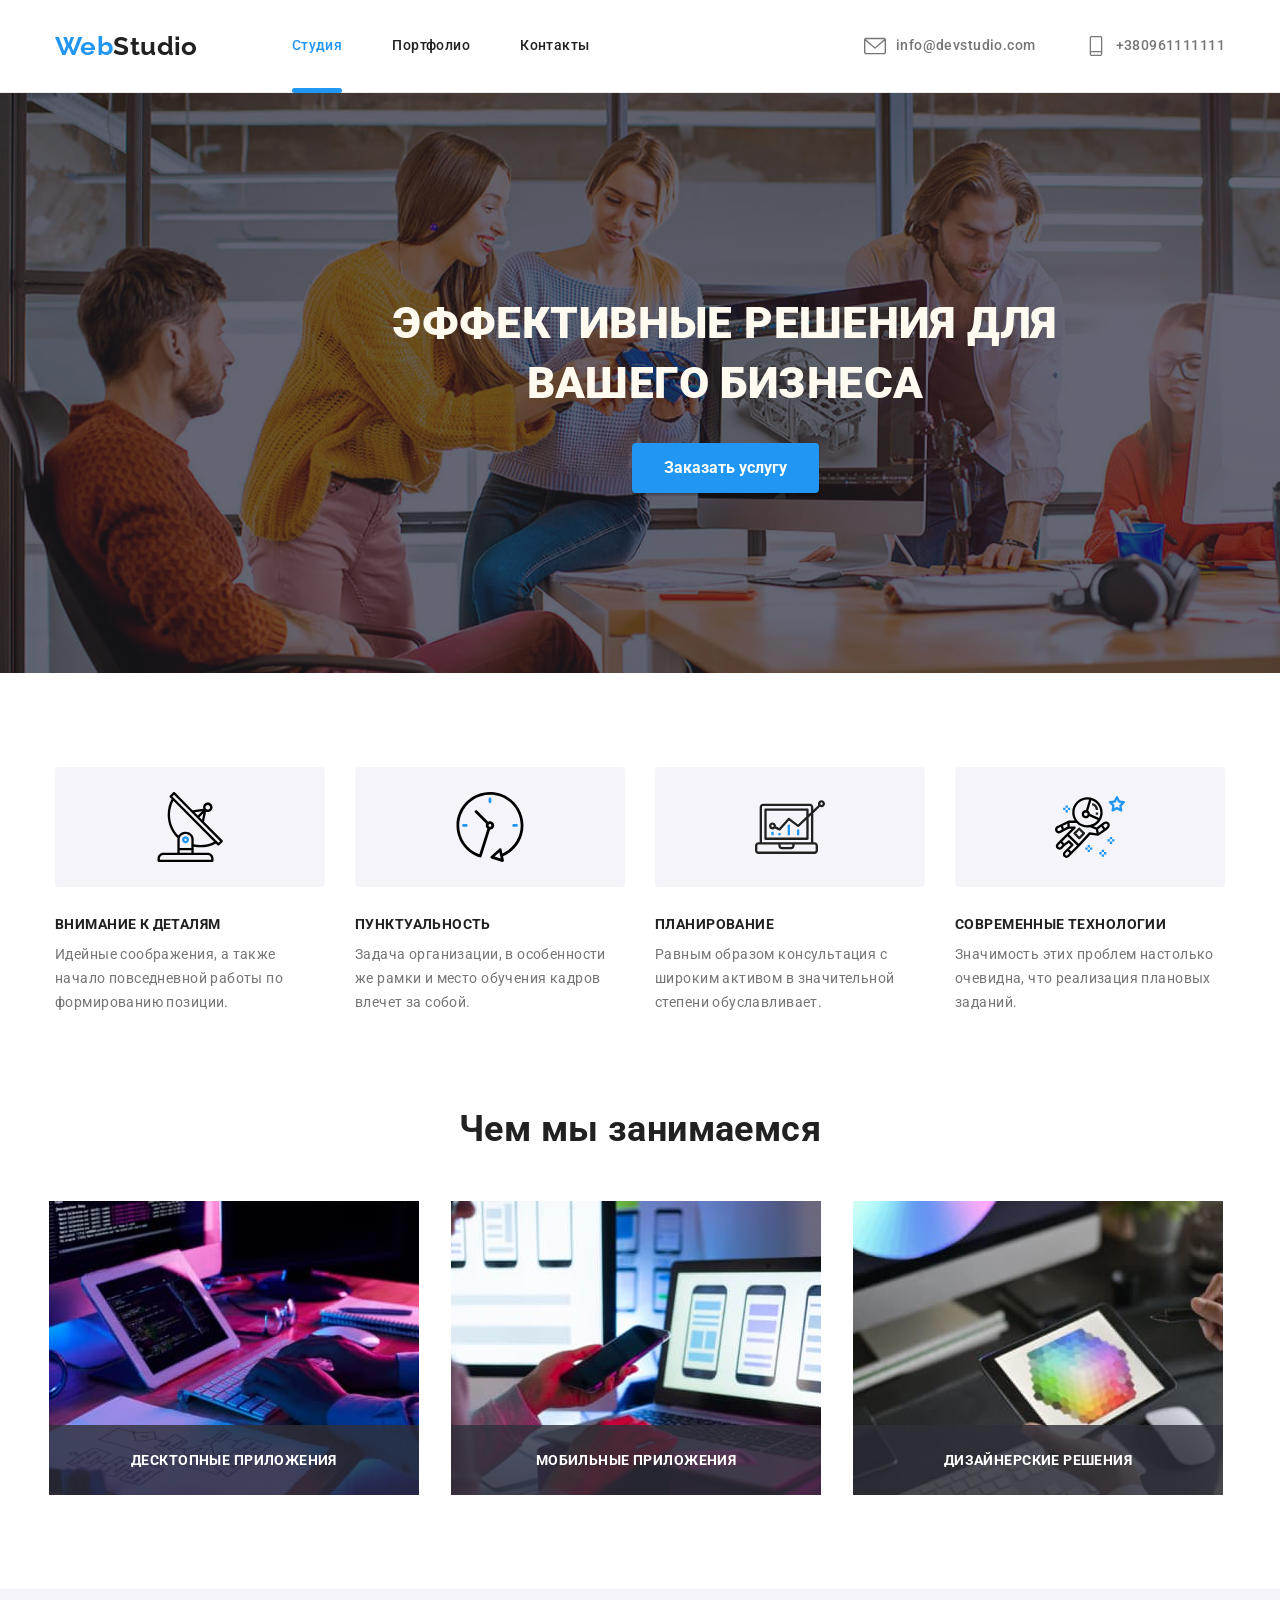
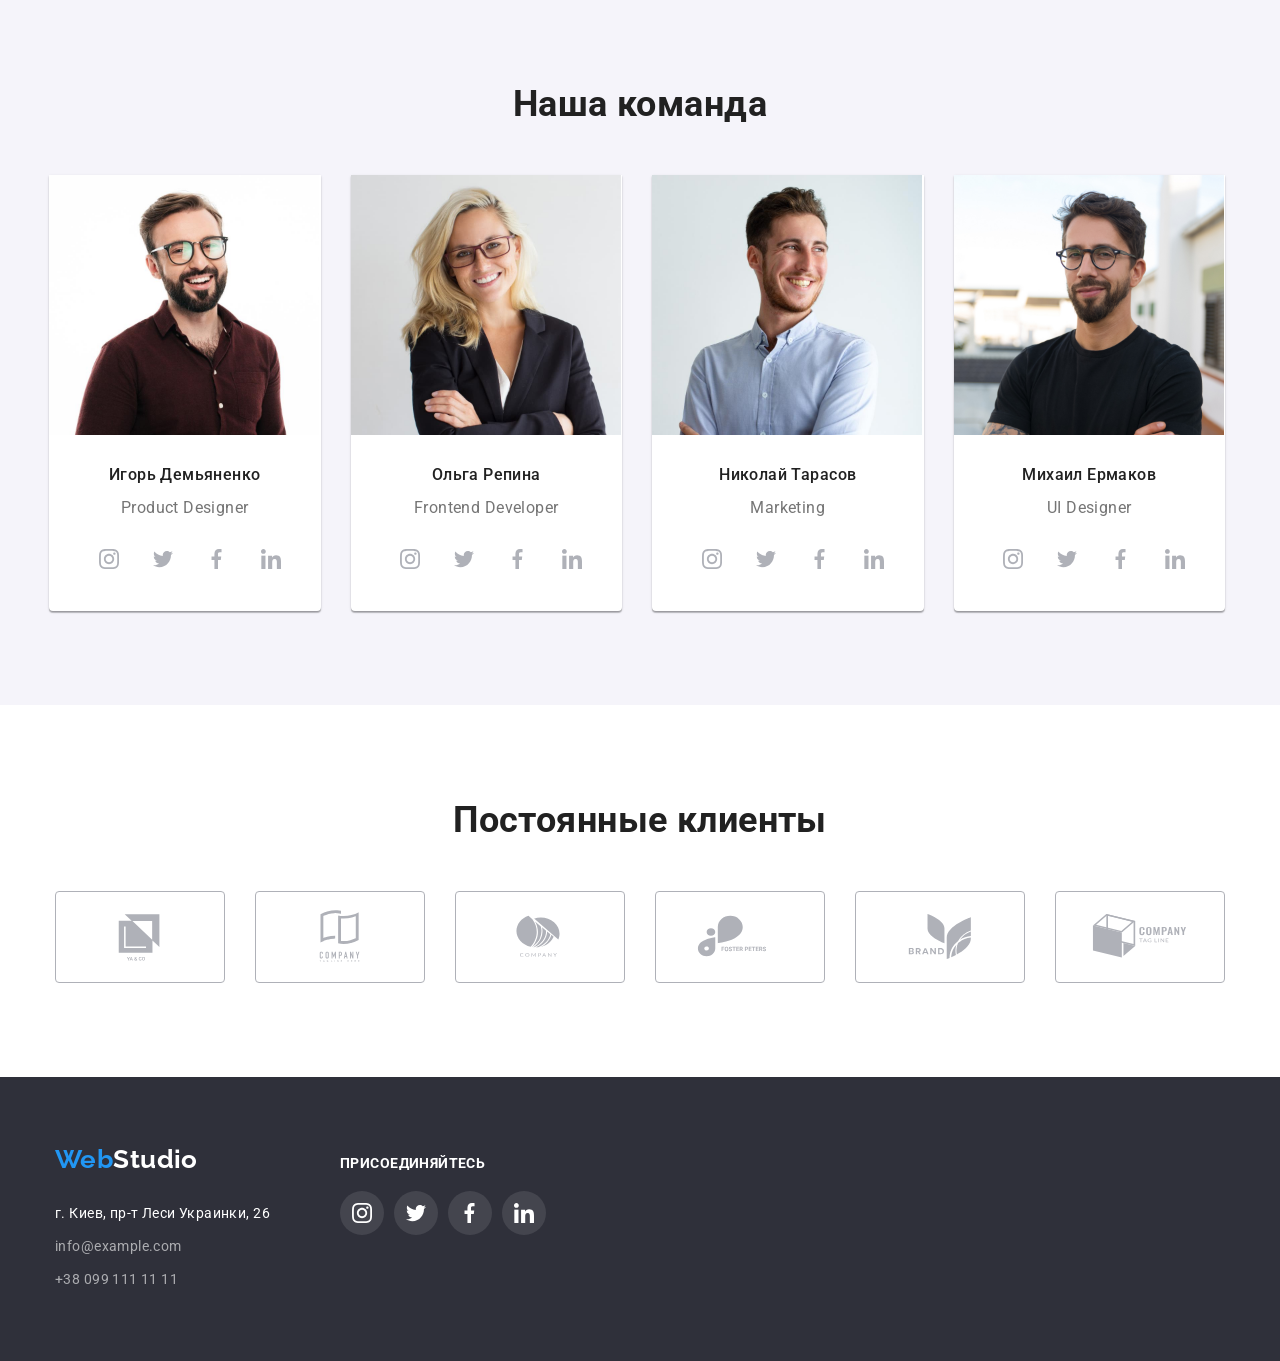
==== index.html @ d7cb38e1 "Add files via upload" ====
<!DOCTYPE html>
<html lang="ru">
  <head>
    <meta charset="UTF-8" />
    <meta http-equiv="X-UA-Compatible" content="IE=edge" />
    <meta name="viewport" content="width=device-width, initial-scale=1.0" />
    <title>Document</title>
    <link rel="preconnect" href="https://fonts.googleapis.com" />
    <link rel="preconnect" href="https://fonts.gstatic.com" crossorigin />
    <link
      href="https://fonts.googleapis.com/css2?family=Raleway:wght@700&family=Roboto:wght@400;500;700;900&display=swap"
      rel="stylesheet"
    />
    <link
      rel="stylesheet"
      href="https://cdnjs.cloudflare.com/ajax/libs/modern-normalize/1.1.0/modern-normalize.min.css"
      integrity="sha512-wpPYUAdjBVSE4KJnH1VR1HeZfpl1ub8YT/NKx4PuQ5NmX2tKuGu6U/JRp5y+Y8XG2tV+wKQpNHVUX03MfMFn9Q=="
      crossorigin="anonymous"
      referrerpolicy="no-referrer"
    />
    <link rel="stylesheet" href="./css/style.css" />
  </head>

  <body>
    <header class="page-header">
      <div class="container header-container">
        <nav class="header-navigation link">
          <a href="/" class="logo link header-logo"> Web<span class="web">Studio</span> </a>
          <ul class="header-list list">
            <li class="header-item">
              <a class="link header-link current current-link" href="./index.html">Студия</a>
            </li>
            <li class="header-item">
              <a class="link header-link" href="./portfolio.html">Портфолио</a>
            </li>
            <li class="header-item">
              <a class="link header-link" href="">Контакты</a>
            </li>
          </ul>
        </nav>

        <ul class="list header-contact">
          <li class="header-mail-item">
            <a class="link header-mail-link" href="mailto:info@devstudio.com">
              <svg class="mail">
                <use href="./images/sprite.svg#icon-mail"></use></svg
              >info@devstudio.com</a
            >
          </li>

          <li class="header-tell-item">
            <a class="link header-tell-link" href="tel:+380961111111">
              <svg class="phone">
                <use href="./images/sprite.svg#icon-phone"></use></svg
              >+380961111111</a
            >
          </li>
        </ul>
      </div>
    </header>
    <main>
      <section class="hero-section">
        <div class="button-container">
          <h1 class="modal-window__hero-title">Эффективные решения для вашего бизнеса</h1>
          <button data-modal-open class="modal-window__hero-btn" type="button">Заказать услугу</button>
        </div>
        <div class="backdrop is-hidden" data-modal>
          <div class="modal-window__modal">
            <div class="modal-box">
              <button type="button" class="modal-window__button-close" data-modal-close>&#xd7;</button>
              <b class="modal-headline"> Оставьте свои данные, мы вам перезвоним</b>
              <form class="modal-window__modal-form">
                <label class="modal-window__form-input-box">
                  <h2 class="modal__name">Имя</h2>

                  <input type="text" name="user-name" class="modal-window__form-input" required />

                  <svg class="modal-window__form-input-icon">
                    <use href="./images/modal-sprite.svg#icon-Vector-1"></use>
                  </svg>
                </label>

                <label class="modal-window__form-input-box">
                  <h2 class="modal__name">Телефон</h2>
                  <input
                    type="tel"
                    name="user-name"
                    class="modal-window__form-input"
                    pattern="[0-9]{10}"
                    title=" 050505050"
                    required
                  />

                  <svg class="modal-window__form-input-icon">
                    <use href="./images/modal-sprite.svg#icon-Vector-2"></use>
                  </svg>
                </label>
                <label class="modal-window__form-input-box">
                  <h2 class="modal__name">Почта</h2>
                  <input type="email" name="user-name" class="modal-window__form-input" />

                  <svg class="modal-window__form-input-icon">
                    <use href="./images/modal-sprite.svg#icon-Vector-3"></use>
                  </svg>
                </label>
                <div class="modal-window__message-box">
                  <label class="modal-window__textarea-label"> Комментарий </label>
                  <textarea name="user-msg" class="modal-window__form-message" placeholder="&nbsp;"> </textarea>
                </div>

                <input type="checkbox" class="modal-window__policy-checkbox" id="modal-window__policy-check" />
                <label class="modal-window__policy-box" for="modal-window__policy-check">
                  Соглашаюсь с рассылкой и принимаю &nbsp;<a href="#">Условия договора</a>
                </label>

                <button type="submit" class="modal-window__form-submit-btn">Отравить</button>
              </form>
            </div>
          </div>
        </div>
      </section>

      <section class="section iconns-section">
        <div class="container">
          <ul class="picture">
            <li class="client-item">
              <div class="client-menu">
                <svg class="client-icon" width="70" height="70">
                  <use href="./images/picture-sprite.svg#icon-Group"></use>
                </svg>
              </div>

              <h3 class="about-title">Внимание к деталям</h3>
              <p class="about-text">Идейные соображения, а также начало повседневной работы по формированию позиции.</p>
            </li>

            <li class="client-item">
              <div class="client-menu">
                <svg class="client-icon" width="70" height="70">
                  <use href="./images/picture-sprite.svg#icon-clock"></use>
                </svg>
              </div>

              <h3 class="about-title">Пунктуальность</h3>
              <p class="about-text">
                Задача организации, в особенности же рамки и место обучения кадров влечет за собой.
              </p>
            </li>

            <li class="client-item">
              <div class="client-menu">
                <svg class="client-icon" width="70" height="70">
                  <use href="./images/picture-sprite.svg#icon-diagram"></use>
                </svg>
              </div>

              <h3 class="about-title">Планирование</h3>
              <p class="about-text">
                Равным образом консультация с широким активом в значительной степени обуславливает.
              </p>
            </li>

            <li class="client-item">
              <div class="client-menu">
                <svg class="client-icon" width="70" height="70">
                  <use href="./images/picture-sprite.svg#icon-astronaut"></use>
                </svg>
              </div>

              <h3 class="about-title">Современные технологии</h3>
              <p class="about-text">Значимость этих проблем настолько очевидна, что реализация плановых заданий.</p>
            </li>
          </ul>
        </div>
      </section>
      <section class="section work-section">
        <div class="container">
          <h2 class="section-title">Чем мы занимаемся</h2>

          <ul class="list flex-container">
            <li class="flex-item work-item">
              <article class="shild__element">
                <div class="shild__elment__overlay">
                  <img src="./images/image1.jpg" alt="работа с планшетом" width="370" />

                  <div class="shild__elment__overlay-3">
                    <h2 class="shild__text">Десктопные приложения</h2>
                  </div>
                </div>
              </article>
            </li>

            <li class="flex-item work-item">
              <article class="shild__element">
                <div class="shild__elment__overlay">
                  <img src="./images/image2.jpg" alt="работа с планшетом" width="370" />

                  <div class="shild__elment__overlay-3">
                    <h2 class="shild__text">Мобильные приложения</h2>
                  </div>
                </div>
              </article>
            </li>

            <li class="flex-item work-item">
              <article class="shild__element">
                <div class="shild__elment__overlay">
                  <img src="./images/image3.jpg" alt="работа с планшетом" width="370" />

                  <div class="shild__elment__overlay-3">
                    <h2 class="shild__text">Дизайнерские Решения</h2>
                  </div>
                </div>
              </article>
            </li>
          </ul>
        </div>
      </section>
      <section class="section team-section">
        <div class="container">
          <h2 class="section-title">Наша команда</h2>
          <ul class="list flex-container">
            <li class="flex-item team-item">
              <img class="team-img" src="./images/people1.jpg" alt="игорь демьяненко" width="270" />
              <div class="team-item-bottom">
                <h3 class="team-item-title">Игорь Демьяненко</h3>
                <p class="team-item-text" lang="en">Product Designer</p>

                <ul class="social">
                  <li class="social-network">
                    <a href="#" class="social-link instagram" aria-label="instagram">
                      <svg class="icon" width="20" height="20">
                        <use href="./images/sprite.svg#icon-instagram"></use>
                      </svg>
                    </a>
                  </li>

                  <li class="social-network">
                    <a href="#" class="social-link twitter" aria-label="twitter">
                      <svg class="icon" width="20" height="20">
                        <use href="./images/sprite.svg#icon-twitter"></use>
                      </svg>
                    </a>
                  </li>

                  <li class="social-network">
                    <a href="#" class="social-link facebook" aria-label="facebook">
                      <svg class="icon" width="20" height="20">
                        <use href="./images/sprite.svg#icon-facebook"></use>
                      </svg>
                    </a>
                  </li>

                  <li class="social-network">
                    <a href="#" class="social-link linkedin" aria-label="linkedin">
                      <svg class="icon" width="20" height="20">
                        <use href="./images/sprite.svg#icon-linkidin"></use>
                      </svg>
                    </a>
                  </li>
                </ul>
              </div>
            </li>

            <li class="flex-item team-item">
              <img class="team-img" src="./images/people3.jpg" alt="Ольга Репина" width="270" />
              <div class="team-item-bottom">
                <h3 class="team-item-title">Ольга Репина</h3>
                <p class="team-item-text" lang="en">Frontend Developer</p>

                <ul class="social">
                  <li class="social-network">
                    <a href="#" class="social-link instagram" aria-label="instagram">
                      <svg class="icon" width="20" height="20">
                        <use href="./images/sprite.svg#icon-instagram"></use>
                      </svg>
                    </a>
                  </li>
                  <li class="social-network">
                    <a href="#" class="social-link twitter" aria-label="twitter">
                      <svg class="icon" width="20" height="20">
                        <use href="./images/sprite.svg#icon-twitter"></use>
                      </svg>
                    </a>
                  </li>

                  <li class="social-network">
                    <a href="#" class="social-link facebook" aria-label="facebook">
                      <svg class="icon" width="20" height="20">
                        <use href="./images/sprite.svg#icon-facebook"></use>
                      </svg>
                    </a>
                  </li>

                  <li class="social-network">
                    <a href="#" class="social-link linkedin" aria-label="linkedin">
                      <svg class="icon" width="20" height="20">
                        <use href="./images/sprite.svg#icon-linkidin"></use>
                      </svg>
                    </a>
                  </li>
                </ul>
              </div>
            </li>

            <li class="flex-item team-item">
              <img class="team-img" src="./images/people2.jpg" alt="Николай Тарасов" width="270" />
              <div class="team-item-bottom">
                <h3 class="team-item-title">Николай Тарасов</h3>
                <p class="team-item-text" lang="en">Marketing</p>

                <ul class="social">
                  <li class="social-network">
                    <a href="#" class="social-link instagram" aria-label="instagram">
                      <svg class="icon" width="20" height="20">
                        <use href="./images/sprite.svg#icon-instagram"></use>
                      </svg>
                    </a>
                  </li>
                  <li class="social-network">
                    <a href="#" class="social-link twitter" aria-label="twitter">
                      <svg class="icon" width="20" height="20">
                        <use href="./images/sprite.svg#icon-twitter"></use>
                      </svg>
                    </a>
                  </li>

                  <li class="social-network">
                    <a href="#" class="social-link facebook" aria-label="facebook">
                      <svg class="icon" width="20" height="20">
                        <use href="./images/sprite.svg#icon-facebook"></use>
                      </svg>
                    </a>
                  </li>

                  <li class="social-network">
                    <a href="#" class="social-link linkedin" aria-label="linkedin">
                      <svg class="icon" width="20" height="20">
                        <use href="./images/sprite.svg#icon-linkidin"></use>
                      </svg>
                    </a>
                  </li>
                </ul>
              </div>
            </li>
            <li class="flex-item team-item">
              <img class="team-img" src="./images/people4.jpg" alt="Михаил Ермаков" width="270" />
              <div class="team-item-bottom">
                <h3 class="team-item-title">Михаил Ермаков</h3>
                <p class="team-item-text" lang="en">UI Designer</p>

                <ul class="social">
                  <li class="social-network">
                    <a href="#" class="social-link instagram" aria-label="instagram">
                      <svg class="icon" width="20" height="20">
                        <use href="./images/sprite.svg#icon-instagram"></use>
                      </svg>
                    </a>
                  </li>
                  <li class="social-network">
                    <a href="#" class="social-link twitter" aria-label="twitter">
                      <svg class="icon" width="20" height="20">
                        <use href="./images/sprite.svg#icon-twitter"></use>
                      </svg>
                    </a>
                  </li>

                  <li class="social-network">
                    <a href="#" class="social-link facebook" aria-label="facebook">
                      <svg class="icon" width="20" height="20">
                        <use href="./images/sprite.svg#icon-facebook"></use>
                      </svg>
                    </a>
                  </li>

                  <li class="social-network">
                    <a href="#" class="social-link linkedin" aria-label="linkedin">
                      <svg class="icon" width="20" height="20">
                        <use href="./images/sprite.svg#icon-linkidin"></use>
                      </svg>
                    </a>
                  </li>
                </ul>
              </div>
            </li>
          </ul>
        </div>
      </section>

      <section class="section">
        <div class="container">
          <h2 class="section-title-client">Постоянные клиенты</h2>
          <ul class="picture-company">
            <li class="company-client-menu">
              <a href="#" class="client-item-menu">
                <svg class="client-icon-menu" width="106" height="60">
                  <use href="./images/logo-sprite.svg#icon-Logo-1"></use>
                </svg>
              </a>
            </li>
            <li class="company-client-menu">
              <a href="#" class="client-item-menu">
                <svg class="client-icon-menu" width="106" height="60">
                  <use href="./images/logo-sprite.svg#icon-Logo-2"></use>
                </svg>
              </a>
            </li>
            <li class="company-client-menu">
              <a href="#" class="client-item-menu">
                <svg class="client-icon-menu" width="106" height="60">
                  <use href="./images/logo-sprite.svg#icon-Logo-3"></use>
                </svg>
              </a>
            </li>
            <li class="company-client-menu">
              <a href="#" class="client-item-menu">
                <svg class="client-icon-menu" width="106" height="60">
                  <use href="./images/logo-sprite.svg#icon-Logo-4"></use>
                </svg>
              </a>
            </li>
            <li class="company-client-menu">
              <a href="#" class="client-item-menu">
                <svg class="client-icon-menu" width="106" height="60">
                  <use href="./images/logo-sprite.svg#icon-Logo-5"></use>
                </svg>
              </a>
            </li>

            <li class="company-client-menu">
              <a href="#" class="client-item-menu">
                <svg class="client-icon-menu" width="106" height="60">
                  <use href="./images/logo-sprite.svg#icon-Logo-6"></use>
                </svg>
              </a>
            </li>
          </ul>
        </div>
      </section>
    </main>

    <footer class="footer">
      <div class="container footer-container">
        <div class="footer-logo-item">
          <a href="/" class="footer-logo logo link"> Web<span class="web-white">Studio</span> </a>

          <address class="address-item">
            <ul class="list address">
              <li class="address-item">
                <a
                  class="link footer-adress-text"
                  href="https://www.google.com.ua/maps/place/%D0%B1%D1%83%D0%BB.+%D0%9B%D0%B5%D1%81%D0%B8+%D0%A3%D0%BA%D1%80%D0%B0%D0%B8%D0%BD%D0%BA%D0%B8,+2%D0%B0,+%D0%9A%D0%B8%D0%B5%D0%B2,+01001/@50.4380726,30.5230776,17z/data=!3m1!4b1!4m5!3m4!1s0x40d4cf01cf07e4e5:0x1105cfa09cf56e56!8m2!3d50.4380726!4d30.5252663?hl=ru"
                >
                  г. Киев, пр-т Леси Украинки, 26
                </a>
              </li>

              <li class="address-item">
                <a class="footer-contact-link link footer-mail" href="mailto:info@example.com">info@example.com</a>
              </li>
              <li class="address-item">
                <a class="link footer-tel-link" href="tel:+380991111111">+38 099 111 11 11</a>
              </li>
            </ul>
          </address>
        </div>

        <div class="footer-container-item">
          <p class="footer-social-item">ПРИСОЕДИНЯЙТЕСЬ</p>

          <ul class="adress-social-company">
            <li class="adress-social-network">
              <a href="#" class="adress-social-link adress-instagram" aria-label="adress-instagram">
                <svg class="adress-icon" width="20" height="20">
                  <use href="./images/sprite.svg#icon-instagram"></use>
                </svg>
              </a>
            </li>
            <li class="adress-social-network">
              <a href="#" class="adress-social-link adress-twitter" aria-label="adress-twitter">
                <svg class="adress-icon" width="20" height="20">
                  <use href="./images/sprite.svg#icon-twitter"></use>
                </svg>
              </a>
            </li>

            <li class="adress-social-network">
              <a href="#" class="adress-social-link adress-facebook" aria-label="adress-facebook">
                <svg class="adress-icon" width="20" height="20">
                  <use href="./images/sprite.svg#icon-facebook"></use>
                </svg>
              </a>
            </li>

            <li class="adress-social-network">
              <a href="#" class="adress-social-link adress-linkedin" aria-label="adress-linkedin">
                <svg class="adress-icon" width="20" height="20">
                  <use href="./images/sprite.svg#icon-linkidin"></use>
                </svg>
              </a>
            </li>
          </ul>
        </div>
      </div>
    </footer>
    <script src="./js/modal.js"></script>
  </body>
</html>
---- css/style.css ----
:root {
  --primary-title-color: #ffffff;
  --secondary-title-color: #212121;
  --primary-text-color: #757575;
  --secondary-text-color: #212121;
  --accent-color: #2196f3;
  --heder-text-color: #212121;
  --baground-colour: #2f303a;
  --baground-colour-bottom: #f5f4fa;
  --baground-colour-bott: #188ce8;
  --footer-color: rgba(255, 255, 255, 0.6);
  --border-color: #ececec;
  --pictures-color: #f5f4fa;
  --company-boarder: #afb1b8;
}

p,
h1,
h2,
h3,
h4,
h5,
h6 {
  margin: 0;
}
ul {
  margin: 0;
  padding-left: 0;
}
img {
  display: block;
  max-width: 100%;
  height: auto;
}
address {
  font-style: normal;
}

body {
  font-family: "Roboto", sans-serif;
  letter-spacing: 0.03em;
  font-size: 14px;
  font-weight: 400;
  line-height: 1.7;
  color: var(--primary-text-color);
}

.link {
  text-decoration: none;
  color: inherit;
}

.list {
  list-style: none;
}

/*======================common===============*/
.logo {
  display: flex;
  align-items: center;
  font-family: Raleway;
  font-weight: 700;
  font-size: 26px;
  color: var(--accent-color);
}
.section-title {
  text-align: center;
  margin-bottom: 50px;
  font-weight: 700;
  font-size: 36px;
  line-height: 1.17;
  color: var(--secondary-title-color);
}
.section {
  padding-top: 94px;
  padding-bottom: 94px;
}
.flex-container {
  display: flex;
  flex-wrap: wrap;
  margin-left: -36px;
  margin-top: -30px;
}
.flex-item {
  margin-top: 30px;
  margin-left: 30px;
}

.cards-hover {
  display: block;
}
.cards-hover:hover {
  box-shadow: 1px 4px 6px rgba(0, 0, 0, 0.16), 0px 4px 4px rgba(0, 0, 0, 0.06), 0px 1px 1px rgba(0, 0, 0, 0.12);
}
.cards-hover:hover .portfolio-overlay {
  transform: translateY(0);
}
.cards-hover:nth-child(3n + 0) {
  margin-right: 0;
}
.section-title-client {
  text-align: center;

  margin-bottom: 50px;
  font-weight: 700;
  font-size: 36px;
  line-height: 1.17;
  color: var(--secondary-title-color);
}
.client-icon-menu {
  transition-duration: 250ms;
}
.about-text {
  margin-top: 10px;
}

/*-------------HEADER-------*/
.page-header {
  border-bottom: 1px solid var(--border-color);
}
.button-container {
  width: 696px;
  margin: 0 auto;
  padding-right: 15px;
  padding-left: 15px;
}
.container {
  width: 1200px;
  margin: 0 auto;
  padding-right: 15px;
  padding-left: 15px;
}
.header-container {
  display: flex;
  align-items: center;
}

.header-link {
  display: block;
  padding-top: 32px;
  padding-bottom: 32px;
  position: relative;
  transition-duration: 250ms;
}
.header-link-contact {
  padding-top: 32px;
  padding-bottom: 32px;
  transition-duration: 250ms;
}

.header-link::after,
.header-link.focus {
  content: "";
  position: absolute;
  left: 0;
  bottom: 0;

  display: block;
  width: 100%;
  height: 5px;
  background-color: var(--accent-color);

  opacity: 0;
  transition: opacity 250ms cubic-bezier(0.17, 0.67, 0.83, 0.67);
}
.header-link:hover::after,
.header-link:focus::after {
  opacity: 1;
}
.header-link:focus {
  color: var(--accent-color);
}

.current::after {
  content: "";

  left: 0;
  bottom: -3px;
  display: block;
  border-radius: 4px;
  width: 100%;
  height: 5px;
  background-color: var(--accent-color);

  opacity: 1;
  transition: opacity 250ms cubic-bezier(0.17, 0.67, 0.83, 0.67);
}

.header-portfolio-link::after,
.header-portfolio-link:focus {
  content: "";
  position: absolute;
  left: 0;
  bottom: 0;

  display: block;
  width: 100%;
  height: 5px;
  background-color: var(--accent-color);

  opacity: 0;
  transition: opacity 250ms cubic-bezier(0.17, 0.67, 0.83, 0.67);
}
.header-portfolio-link:hover::after,
.header-portfolio-link:focus::after {
  opacity: 1;
}
.header-portfolio-link:focus {
  color: var(--accent-color);
}

.header-navigation {
  display: flex;
}
.header-tell-item {
  display: flex;
  align-items: center;
}

.web {
  color: var(--heder-text-color);
}

.button-link {
  font-family: inherit;
  font-weight: 500;
  line-height: 1.6;
  font-size: 16px;
  color: var(--baground-colour);
  border: none;
  background-color: var(--baground-colour-bottom);

  padding: 6px 22px;
  border-radius: 4px;
  transition-duration: 250ms;
}
.button-link:hover,
.button-link:focus {
  background-color: var(--accent-color);
  color: var(--primary-title-color);
  cursor: pointer;
  box-shadow: 0px 3px 1px rgba(0, 0, 0, 0.1), 0px 1px 2px rgba(0, 0, 0, 0.08), 0px 2px 2px rgba(0, 0, 0, 0.12);
}

.header-list {
  color: var(--secondary-title-color);
  display: flex;
  align-items: center;
}
.header-item {
  font-weight: 500;
}

.header-item:last-child {
  margin: 0;
}

.header-item:not(:last-child) {
  margin-right: 50px;
}
.mail {
  width: 22px;
  height: 22px;
  margin-right: 10px;
  fill: currentColor;
}

.mail:hover {
  fill: var(--accent-color);
}

.header-list :hover,
.focus,
.current-link {
  color: var(--accent-color);
  text-decoration: none;
}
.header-mail-link:hover {
  color: var(--accent-color);
}
.header-mail-link:focus {
  color: var(--accent-color);
}

.header-contact {
  margin-left: auto;
  display: flex;
  align-items: center;

  font-weight: 500;
  line-height: 1.14;
}
.header-number {
  margin-right: 50px;
}

.header-tell-link {
  font-weight: 500;
  line-height: 1.14;
  color: var(--primary-text-color);
  display: flex;
  align-items: center;
  margin-right: inherit;
  transition-duration: 250ms;
}
.header-tell-link:hover {
  color: var(--accent-color);
}
.header-tell-link:focus {
  color: var(--accent-color);
}

.header-mail-link {
  display: flex;
  align-items: center;
  transition-duration: 250ms;

  font-weight: 500;
  line-height: 1.14;
  color: var(--primary-text-color);
}
.header-tell-link:hover,
.focus {
  color: var(--accent-color);
}
.header-mail-item {
  margin-right: 50px;
  display: flex;
  align-items: center;

  padding: 0px;
}

.hero-btn {
  padding: 10px 32px;
  font-family: inherit;
  background-color: var(--accent-color);
  color: var(--primary-title-color);
  cursor: pointer;
  border: none;
  font-size: 16px;
  line-height: 1.87;

  box-shadow: 0px 3px 1px rgba(0, 0, 0, 0.1), 0px 1px 2px rgba(0, 0, 0, 0.08), 0px 2px 2px rgba(0, 0, 0, 0.12);
  border-radius: 4px;
}

.hero-btn:hover {
  background-color: var(--baground-colour-bott);
}
.hero-btn:focus {
  background-color: var(--baground-colour-bott);
}

.modal-window__hero-btn {
  padding: 10px 32px;
  font-family: inherit;
  background-color: var(--accent-color);
  color: var(--primary-title-color);
  cursor: pointer;
  border: none;
  font-size: 16px;
  line-height: 1.87;
  -webkit-box-shadow: 0px 3px 1px rgba(0, 0, 0, 0.1), 0px 1px 2px rgba(0, 0, 0, 0.08), 0px 2px 2px rgba(0, 0, 0, 0.12);
  box-shadow: 0px 3px 1px rgba(0, 0, 0, 0.1), 0px 1px 2px rgba(0, 0, 0, 0.08), 0px 2px 2px rgba(0, 0, 0, 0.12);
  -webkit-border-radius: 4px;
  border-radius: 4px;

  transition-duration: 250ms;
  cursor: pointer;
  font-weight: 700;
  margin-top: 30px;
}

.modal-window__hero-btn:hover,
.focus {
  background-color: var(--baground-colour-bott);
}

.modal-window__hero-title {
  color: floralwhite;

  height: 120px;
  font-weight: 900;
  font-size: 44px;
  line-height: 60px;
  justify-content: center;
  align-items: center;
  max-width: 1600px;
  text-transform: uppercase;
}

.backdrop {
  position: fixed;
  top: 0;
  left: 0;
  width: 100%;
  height: 100%;
  background-image: -webkit-gradient(
    linear,
    left top,
    left bottom,
    from(rgba(47, 48, 58, 0.4)),
    to(rgba(47, 48, 58, 0.4))
  );
  background-image: -webkit-linear-gradient(rgba(47, 48, 58, 0.4), rgba(47, 48, 58, 0.4));
  background-image: -o-linear-gradient(rgba(47, 48, 58, 0.4), rgba(47, 48, 58, 0.4));
  background-image: linear-gradient(rgba(47, 48, 58, 0.4), rgba(47, 48, 58, 0.4));
  cursor: pointer;
  transition-duration: 250ms;
}

.backdrop.is-hidden {
  opacity: 0;
  pointer-events: none;
  transition-duration: 250ms;
}

.modal-window__modal {
  position: absolute;
  top: 50%;
  left: 50%;
  -webkit-transform: translate(-50%, -50%);
  -ms-transform: translate(-50%, -50%);
  transform: translate(-50%, -50%);
  min-height: 561px;
  min-width: 528px;
  padding: 30px;
  background: #ffffff;
  -webkit-box-shadow: 0px 1px 3px rgba(0, 0, 0, 0.12), 0px 1px 1px rgba(0, 0, 0, 0.14), 0px 2px 1px rgba(0, 0, 0, 0.2);
  box-shadow: 0px 1px 3px rgba(0, 0, 0, 0.12), 0px 1px 1px rgba(0, 0, 0, 0.14), 0px 2px 1px rgba(0, 0, 0, 0.2);
  -webkit-border-radius: 4px;
  border-radius: 4px;
  width: 528px;
  height: 581px;
}

.modal-window__button-close {
  width: 30px;
  height: 30px;
  -webkit-border-radius: 50%;
  border-radius: 50%;
  background-color: var(--primary-title-color);
  border: 1px solid gray;
  position: absolute;
  top: 8px;
  right: 8px;
  cursor: pointer;
  font-size: 1.5em;
  -webkit-transition: 0.3s linear var(--accent-color);
  -o-transition: 0.3s linear var(--accent-color);
  transition: 0.3s linear var(--accent-color);
  -webkit-box-pack: center;
  -webkit-justify-content: center;
  -ms-flex-pack: center;
  justify-content: center;
  -webkit-box-align: center;
  -webkit-align-items: center;
  -ms-flex-align: center;
  align-items: center;
  transition-duration: 250ms;
}
.modal-headline {
  font-size: 20px;
  letter-spacing: 0.03em;
  color: var(--baground-colour);
}
.modal__name {
  margin-right: 453px;
  font-weight: 400;
  font-size: 12px;
  line-height: 14px;
  margin-top: 12px;
}

.modal-window__button-close:hover {
  color: var(--accent-color);
}

.modal-window__modal-form {
  padding-top: 12px;
  width: 448px;
  height: 40px;
  margin-left: 8px;
}

.modal__headline {
  font-size: 19px;
  line-height: 1.1px;
  letter-spacing: 0.03em;
  color: #212121;
}

.modal-form__input-box {
  display: block;
  margin-bottom: 20px;
  font-size: 12px;
  position: relative;
}

.textarea-label {
  display: block;
  font-size: 12px;
  position: absolute;
  top: 0;
  -webkit-transform: translate(10px, 14px);
  -ms-transform: translate(10px, 14px);
  transform: translate(10px, 14px);
  -webkit-transition: 0.1s linear transform;
  -o-transition: 0.1s linear transform;
  transition: 0.1s linear transform;
}

.modal-window__message-box {
  position: relative;
}

.modal-window__form-message:focus + .textarea-label {
  -webkit-transform: translate(0px, -14px);
  -ms-transform: translate(0px, -14px);
  transform: translate(0px, -14px);
  color: var(--accent-color);
}

.modal-window__form-input,
.modal-window__form-message {
  width: 100%;
  height: 40px;
  border: 1px solid rgba(33, 33, 33, 0.2);
  -webkit-border-radius: 4px;
  border-radius: 4px;
  margin-top: 4px;
  padding: 0 10px 0 35px;
  -webkit-transition: 0.3s linear border;
  -o-transition: 0.3s linear border;
  transition: 0.3s linear border;
}

.modal-window__form-message {
  font-family: inherit;
  resize: none;
  height: 120px;
  padding: 12px 16px;
  width: 448px;
  height: 120px;
}

.modal-window__form-message::-webkit-input-placeholder {
  color: rgba(117, 117, 117, 0.5);
}

.modal-window__form-message:-ms-input-placeholder {
  color: rgba(117, 117, 117, 0.5);
}

.modal-window__form-message::-ms-input-placeholder {
  color: rgba(117, 117, 117, 0.5);
}

.modal-window__form-message::placeholder {
  color: rgba(117, 117, 117, 0.5);
}
.modal-window__form-input-box {
  position: relative;
}
.modal-window__form-input-icon {
  width: 18px;
  height: 18px;
  position: absolute;
  top: 54%;
  left: 10px;
}

.modal-window__form-input:focus + svg {
  fill: var(--accent-color);
}

.modal-window__form-input:focus {
  outline: none;
  border: 1px solid var(--accent-color);
}

.modal-window__policy-box {
  font-size: 14px;
  color: var(--primary-text-color);
  margin-bottom: 30px;
  -webkit-box-align: center;
  -webkit-align-items: center;
  -ms-flex-align: center;
  align-items: center;
}

.modal-window__policy-box a {
  color: var(--accent-color);
  text-decoration: underline;
}

.modal-window__policy-checkbox {
  width: 1px;
  height: 1px;
  margin: -1px;
  border: 0px;
  padding: 0px;
  clip: rect(0 0 0 0);
  overflow: hidden;
  margin-top: 20px;
}

.modal-window__policy-box::before {
  content: "";
  width: 16px;
  height: 16px;
  border: 1px solid var(--heder-text-color);
  -webkit-border-radius: 2px;
  border-radius: 2px;
  margin-right: 10px;
}

.modal-window__form-submit-btn {
  padding: 10px 32px;
  font-family: inherit;
  background-color: var(--accent-color);
  color: var(--primary-title-color);
  cursor: pointer;
  border: none;
  font-size: 16px;
  line-height: 1.87;
  width: 200px;
  height: 50px;
  border-radius: 4px;
  margin-top: 30px;
}
.modal-window__textarea-label {
  margin-right: 425px;
}

.icons__picture {
  margin-left: auto;
  margin-right: auto;
  list-style: none;
}

.modal-window__policy-checkbox:focus + .policy-box::before {
  background-color: var(--accent-color);
  background-image: url(../images/icons/checkbox-tip.svg);
  background-repeat: no-repeat;
  background-position: center;
  -webkit-background-size: contain;
  background-size: contain;
}

.modal-window__policy-checkbox:checked + .policy-box::before {
  border: 2px solid var(--accent-color);
}

/*-------------HERO-------*/
ul {
  margin: 0;
  padding: 0;
  list-style: none;
}
.hero-title {
  margin-left: auto;
  margin-right: auto;
  margin-bottom: 30px;
  text-align: center;
  font-weight: 900;
  font-size: 44px;
  line-height: 1.5;
  text-transform: uppercase;
  max-width: 690px;

  color: var(--primary-title-color);
}
.icons-section {
  padding-top: 60px;
}

.picture {
  display: flex;
  margin-left: auto;
  margin-right: auto;
}

.client-menu {
  display: flex;
  justify-content: center;
  align-items: center;
  color: var(--accent-color);
  border: 1px solid var(--primary-text-color);
  border-radius: 4px;
  width: 270px;
  height: 120px;
  background-color: var(--pictures-color);
  border: none;
}
.company-client-menu {
  align-items: center;
  width: 170px;
  height: 92px;
  margin-left: 30px;
}

.picture-company {
  display: flex;
  margin-left: -30px;
}

.client-item-menu {
  display: flex;
  justify-content: center;
  align-items: center;
  fill: var(--company-boarder);
  width: 100%;
  height: 100%;
  border: 1px solid var(--company-boarder);
  border-radius: 4px;
  transition-duration: 250ms;
}
.client-item-menu:hover {
  border-color: var(--accent-color);
  fill: var(--accent-color);
}
.client-item-menu:focus {
  fill: var(--accent-color);
}

.client-item {
  margin-right: 30px;
}
.client-item:last-child {
  margin-right: 0;
}

.phone {
  width: 20px;
  height: 20px;
  margin-right: 10px;
  display: flex;
  align-items: center;

  fill: currentColor;
}
.phone:hover,
.focus {
  fill: var(--accent-color);
}
.social {
  display: flex;

  justify-content: center;
}
.social-company {
  margin-bottom: 30px;
  display: flex;
  align-items: center;
  justify-content: center;
}
.social-network {
  justify-content: center;
}

.social-link {
  display: block;
  width: 44px;
  height: 44px;
  border-radius: 50%;
  background-color: var(--primary-title-color);
  transition-duration: 500ms;
}
.instagram,
.twitter,
.facebook,
.linkedin {
  display: flex;
  justify-content: center;
  align-items: center;
}
.icon {
  fill: var(--company-boarder);
}
.social-link:hover,
.social-link:focus {
  background-color: var(--accent-color);
}
.social-link:hover .icon {
  fill: var(--primary-title-color);
}

.social-link:focus .icon {
  fill: var(--primary-title-color);
}

.project-item {
  flex-basis: calc(100% / 3 - 30px);
}
.portfolio-wrap {
  position: relative;
}

.about-item {
  flex-basis: calc(100% / 4 - 30px);
}
.work-section {
  padding-top: 0;
}

.team-title {
  display: flex;
  margin-left: -30px;
  margin-top: -30px;
}
.work-item {
  flex-basis: calc(100% / 3 - 30px);
}

.team-item-title {
  margin-bottom: 10px;
  font-weight: 500;
  font-size: 16px;
  line-height: 1.19;
  color: var(--heder-text-color);
}
.about-title {
  display: flex;
  justify-content: start;
  font-size: 14px;
  line-height: 1.14;
  text-transform: uppercase;
  color: var(--secondary-text-color);
  margin-top: 30px;
}
.about-title {
  margin-bottom: 10px;
}

.team-item {
  flex-basis: calc(100% / 4 - 30px);
  box-shadow: 0px 1px 3px rgba(0, 0, 0, 0.12), 0px 1px 1px rgba(0, 0, 0, 0.14), 0px 2px 1px rgba(0, 0, 0, 0.2);
  border-radius: 0px 0px 4px 4px;
  background-color: var(--primary-title-color);
}

.team-item-text {
  font-size: 16px;
  margin-bottom: 16px;
}
.team-section {
  background-color: var(--baground-colour-bottom);
}
.team-item-bottom {
  text-align: center;
  padding-top: 30px;
  padding-bottom: 30px;
}

.icon-Ellipse {
  width: 44px;
  height: 44px;
}
.social-network {
  justify-content: center;
  margin-left: 10px;
  transition-duration: 500ms;
}

/*-------------FOTER-------*/
.hero-section {
  margin: 0 auto;
  background-color: var(--baground-colour);
  padding-bottom: 180px;
  padding-top: 200px;
  text-align: center;
  background-image: linear-gradient(rgba(47, 48, 58, 0.4), rgba(47, 48, 58, 0.4)), url(../images/Img.png);
  width: 1450px;
  background-repeat: no-repeat;
}

.footer {
  padding: 60px 0;
  background-color: var(--baground-colour);
}

.post-logo-link link {
  font-weight: 700;
  font-size: 26px;
  line-height: 1.19;
  color: var(--accent-color);
}

.footer-adress-text {
  font-size: 14px;
  line-height: 1.8;
  color: var(--primary-title-color);
  transition-duration: 250ms;
}
.header-tell {
  font-size: 14px;
  line-height: 1.7;
  letter-spacing: 0.03em;
  color: var(--primary-text-color);
}
.footer-social-link {
  display: flex;
  align-items: center;
  justify-content: center;
}

.footer-logo {
  margin-bottom: 20px;
}
.footer-container {
  display: flex;
  align-items: baseline;
}
.footer-social-company {
  text-align: center;

  font-weight: 700;
  font-size: 36px;
  line-height: 1.17;
  color: var(--secondary-title-color);
}
.footer-social-item {
  margin-bottom: 20px;
  font-weight: 700;
  font-size: 14px;
  line-height: 1.17;
  color: var(--primary-title-color);
}
.social-company {
  margin-bottom: 30px;
  display: flex;
  align-items: center;
  justify-content: center;
}

.footer-contact-link {
  color: var(--footer-color);
  margin-bottom: 9px;
  transition-duration: 250ms;
}

.footer-tel-link {
  color: var(--footer-color);
  transition-duration: 250ms;
}

.footer-tel-link:hover,
.focus {
  color: var(--accent-color);
}

.filter-list {
  display: flex;

  justify-content: center;
  margin-bottom: 50px;
  margin-top: -8px;
}
.flex-item {
  margin-top: 30px;
  margin-left: 30px;

  background-color: var(--primary-title-color);
}
.shild__elment__overlay {
  position: relative;
}

.shild__elment__overlay-3 {
  position: absolute;
  width: 370px;
  height: 70px;
  top: 0;
  right: 0;
  right: 0;
  left: 0;
  margin-top: 224px;
  background-color: rgba(47, 48, 58, 0.8);
}
.shild__text {
  font-family: "Roboto";
  font-style: normal;
  font-weight: 700;
  font-size: 14px;
  line-height: 16px;
  text-align: center;
  letter-spacing: 0.03em;
  text-transform: uppercase;
  color: var(--primary-title-color);
  margin-top: 27px;

  height: 16px;
}
.shild__text:focus {
  transition-duration: 250ms;
}
.filter-item {
  margin: 8px;
  margin-right: 0;
  margin-bottom: 0;
}

.filter-item:first-child {
  margin-left: 0;
}
.item:not(:last-child) {
  margin-bottom: 9px;
}
.adress-social-company {
  display: flex;
}
.address-item {
  margin-bottom: 9px;
}
.address-item:focus {
  color: var(--accent-color);
}
.footer-container-item {
  margin-left: 0;
  margin-left: 70px;
}
.adress-item:first-child {
  margin-top: 0;
}
.adress-footer-social-link {
  display: flex;
  align-items: center;
  justify-content: center;
}
.adress-social-link {
  display: block;
  width: 44px;
  height: 44px;
  border-radius: 50%;
  background-color: rgba(255, 255, 255, 0.1);
  transition-duration: 250ms;
}
.adress-social-network {
  margin-left: 10px;
}
.adress-social-network:first-child {
  margin: 0;
}

.adress-instagram,
.adress-twitter,
.adress-facebook,
.adress-linkedin {
  display: flex;
  justify-content: center;
  align-items: center;
}
.adress-icon {
  fill: var(--primary-title-color);
}
.adress-social-link:hover,
.adress-social-link:focus {
  background-color: var(--accent-color);
}
.adress-social-link:hover .adress-icon {
  fill: var(--primary-title-color);
}
.footer-mail {
  width: 22px;
  height: 22px;

  fill: currentColor;
}
.footer-mail:hover {
  color: var(--baground-colour-bott);
}
.footer-mail:focus {
  color: var(--accent-color);
}

.footer-adress-text:hover {
  color: var(--baground-colour-bott);
}
.footer-adress-text:focus {
  color: var(--accent-color);
}

/*-------------PAGE2-------*/

.header-link-page2:focus {
  font-size: 16px;
  line-height: 1.6;
}

.project-title {
  margin-bottom: 4px;
  font-weight: 700;
  font-size: 18px;
  line-height: 2;
  color: var(--secondary-title-color);
}
.project-item-text {
  font-size: 16px;
  line-height: 1.9;
  color: var(--primary-text-color);
}
.project-item-bottom {
  padding: 20px 24px;
  border: 1px solid #eeeeee;
  border-top: none;
}

.header-logo {
  margin-right: 94px;
  padding-top: 24px;
  padding-bottom: 24px;
}

.web-white {
  font-family: Raleway;
  font-weight: 700;
  font-size: 26px;
  color: var(--primary-title-color);
}
.cards-box__project-title {
  margin-bottom: 4px;
  font-weight: 700;
  font-size: 18px;
  line-height: 2;
  color: var(--secondary-title-color);
}

.cards-box__project-item-text {
  font-size: 16px;
  line-height: 1.9;
  color: var(--primary-text-color);
}
.cards-box__project-link {
  text-decoration: none;
  display: block;
}

.cards-box__project-item {
  transition-duration: 250ms;
  border: 1px solid #eeeeee;
}

.cards-box__project-link:hover .cards-box__overlay {
  text-decoration: none;
  -webkit-transform: translateY(0);
  -ms-transform: translateY(0);
  transform: translateY(0);
}

.cards-box__project-item:hover {
  box-shadow: 0px 1px 1px rgba(0, 0, 0, 0.12), 0px 4px 4px rgba(0, 0, 0, 0.06), 1px 4px 6px rgba(0, 0, 0, 0.16);
}
.cards-box__project-link:focus {
  box-shadow: 0px 1px 1px rgba(0, 0, 0, 0.12), 0px 4px 4px rgba(0, 0, 0, 0.06), 1px 4px 6px rgba(0, 0, 0, 0.16);
}

.cards-box__project-link:focus .cards-box__overlay {
  text-decoration: none;
  -webkit-transform: translateY(0);
  -ms-transform: translateY(0);
  transform: translateY(0);
}

.cards-box__project-item-bottom {
  overflow: hidden;
  position: relative;
}
.page-header__ {
  margin-right: 94px;
}

.cards-box__overlay {
  -webkit-transform: translateY(101%);
  -ms-transform: translateY(101%);
  transform: translateY(101%);
  position: absolute;
  top: 0;
  left: 0;
  width: 100%;
  height: 100%;
  background-color: var(--accent-color);
  opacity: 0.9;
  -webkit-transition: -webkit-transform 250ms linear;
  transition: -webkit-transform 250ms linear;
  -o-transition: transform 250ms linear;
  transition: transform 250ms linear;
  transition: transform 250ms linear, -webkit-transform 250ms linear;
  color: #f5f4fa;
  padding-right: 24px;
  -webkit-box-align: center;
  -webkit-align-items: center;
  -ms-flex-align: center;
  align-items: center;
}
.cards-box__portfolio-overlay {
  padding: 20px;
}

.btn {
  display: inline-flex;
  position: absolute;
  border: none;
  margin: 0;
  padding: 10px 30px;
  border-radius: 3px;
  background-color: teal;
  color: var(--primary-title-color);
  font: inherit;
  cursor: pointer;
  transition: background-color 250ms cubic-bezier(0.17, 0.67, 0.83, 0.67);
  overflow: hidden;
}
.btn::before {
  content: "";
  display: inline-block;
  width: 20px;
  height: 20px;
  margin-right: 5px;
  background-color: red;
  transition: transform 250ms cubic-bezier(0.17, 0.67, 0.83, 0.67);
}
.btn::after {
  content: "";
  display: inline-block;
  position: absolute;
  top: 50%;
  left: 30px;
  width: 20px;
  height: 20px;
  transform: translateY(calc(-50% + 40px));
  transition: transform 250ms cubic-bezier(0.17, 0.67, 0.83, 0.67);
  margin-right: 5px;

  background-color: blue;
}
.btn:hover::before {
  transform: translateY(-50px);
}

.btn:hover::after {
  transform: translateY(-50%);
}

.btn:hover,
.btn:focus {
  background-color: pink;
}
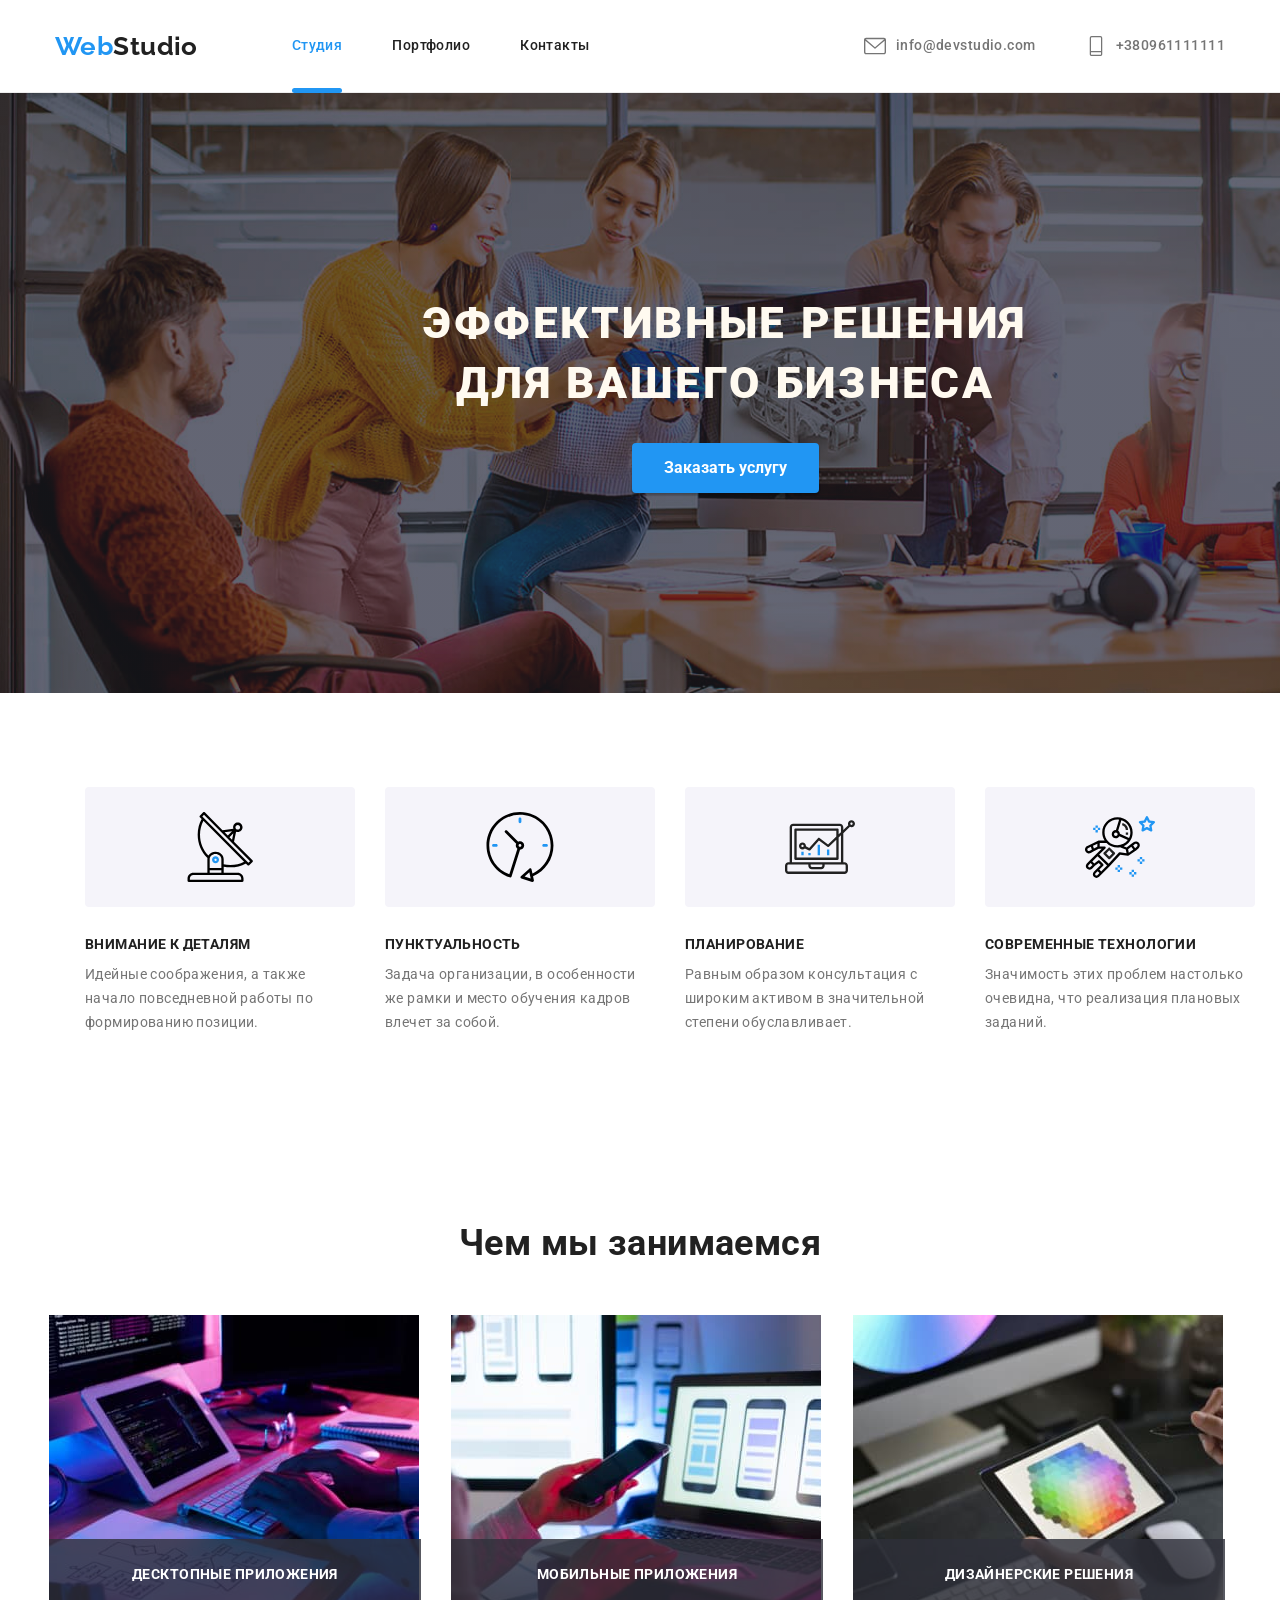
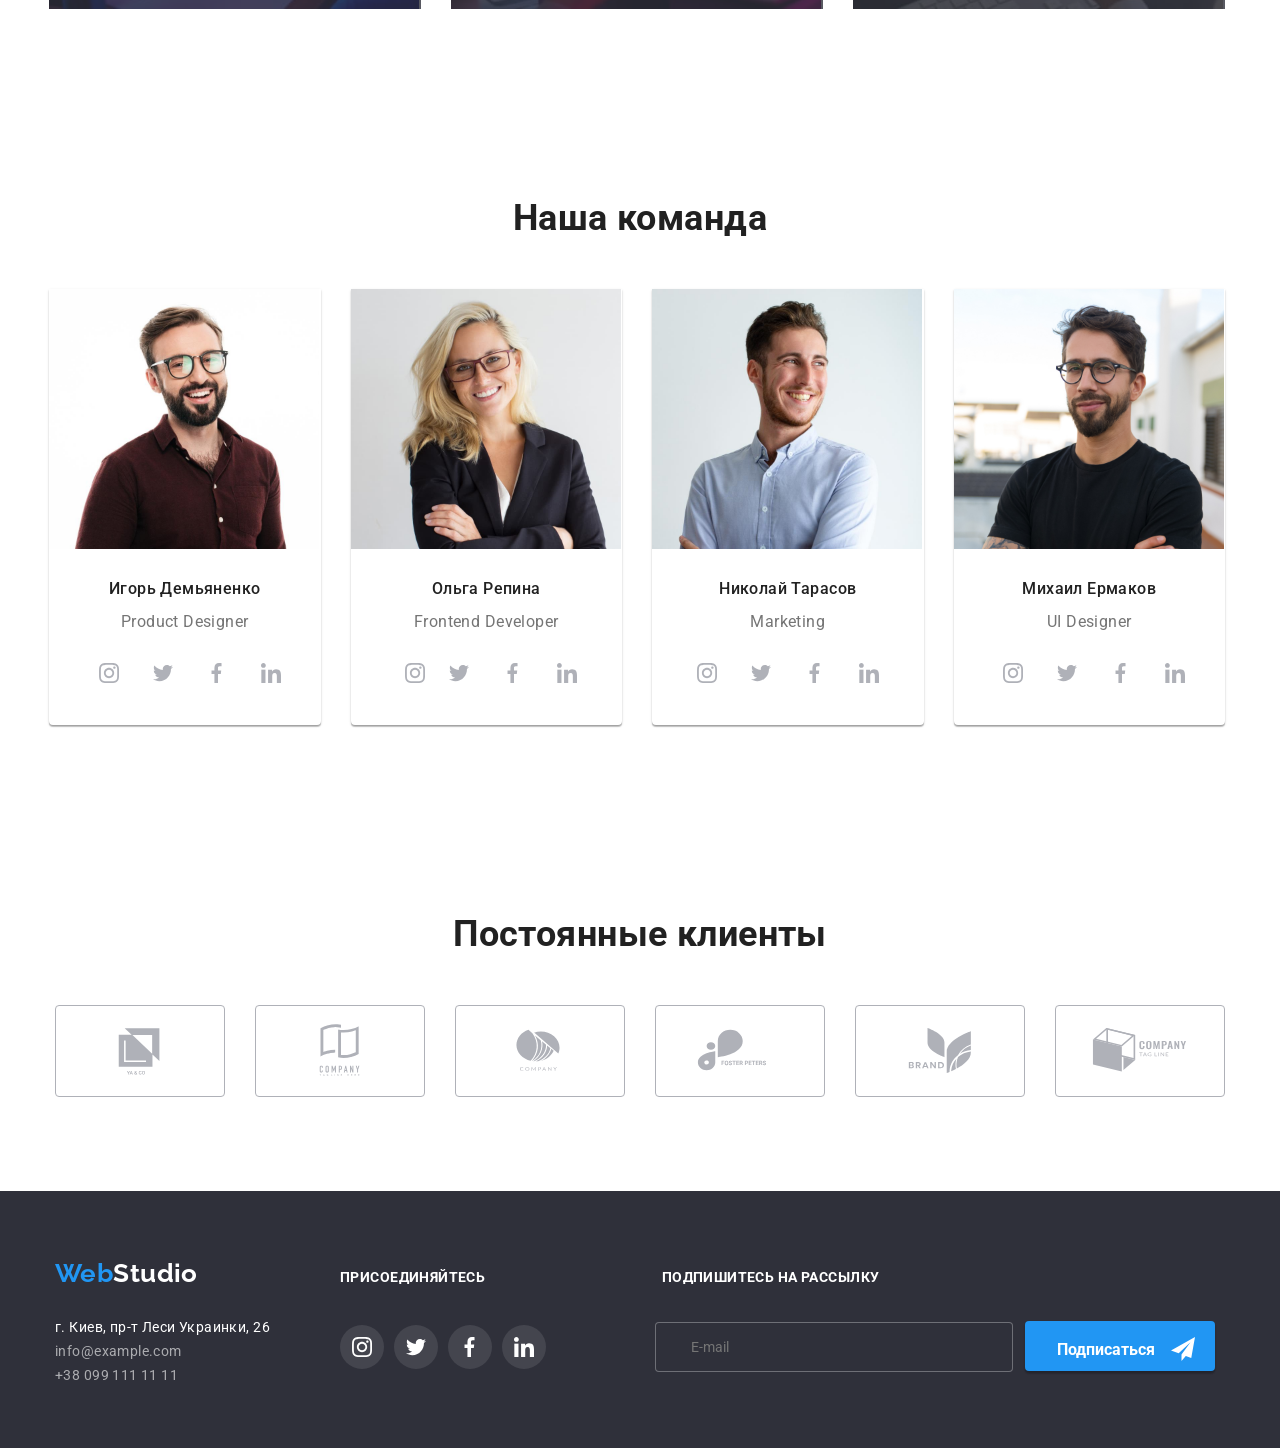
==== commit 8a1c52be: "Add files via upload" ====
--- a/index.html
+++ b/index.html
@@ -2,10 +2,9 @@
 <html lang="ru">
   <head>
     <meta charset="UTF-8" />
-    <meta http-equiv="X-UA-Compatible" content="IE=edge" />
-    <meta name="viewport" content="width=device-width, initial-scale=1.0" />
+
+    <link rel="preconnect" href="https://fonts.googleapis.com" />
     <title>Document</title>
-    <link rel="preconnect" href="https://fonts.googleapis.com" />
     <link rel="preconnect" href="https://fonts.gstatic.com" crossorigin />
     <link
       href="https://fonts.googleapis.com/css2?family=Raleway:wght@700&family=Roboto:wght@400;500;700;900&display=swap"
@@ -19,6 +18,7 @@
       referrerpolicy="no-referrer"
     />
     <link rel="stylesheet" href="./css/style.css" />
+    <link rel="stylesheet" href="./css/main.min.css" />
   </head>
 
   <body>
@@ -64,60 +64,6 @@
           <h1 class="modal-window__hero-title">Эффективные решения для вашего бизнеса</h1>
           <button data-modal-open class="modal-window__hero-btn" type="button">Заказать услугу</button>
         </div>
-        <div class="backdrop is-hidden" data-modal>
-          <div class="modal-window__modal">
-            <div class="modal-box">
-              <button type="button" class="modal-window__button-close" data-modal-close>&#xd7;</button>
-              <b class="modal-headline"> Оставьте свои данные, мы вам перезвоним</b>
-              <form class="modal-window__modal-form">
-                <label class="modal-window__form-input-box">
-                  <h2 class="modal__name">Имя</h2>
-
-                  <input type="text" name="user-name" class="modal-window__form-input" required />
-
-                  <svg class="modal-window__form-input-icon">
-                    <use href="./images/modal-sprite.svg#icon-Vector-1"></use>
-                  </svg>
-                </label>
-
-                <label class="modal-window__form-input-box">
-                  <h2 class="modal__name">Телефон</h2>
-                  <input
-                    type="tel"
-                    name="user-name"
-                    class="modal-window__form-input"
-                    pattern="[0-9]{10}"
-                    title=" 050505050"
-                    required
-                  />
-
-                  <svg class="modal-window__form-input-icon">
-                    <use href="./images/modal-sprite.svg#icon-Vector-2"></use>
-                  </svg>
-                </label>
-                <label class="modal-window__form-input-box">
-                  <h2 class="modal__name">Почта</h2>
-                  <input type="email" name="user-name" class="modal-window__form-input" />
-
-                  <svg class="modal-window__form-input-icon">
-                    <use href="./images/modal-sprite.svg#icon-Vector-3"></use>
-                  </svg>
-                </label>
-                <div class="modal-window__message-box">
-                  <label class="modal-window__textarea-label"> Комментарий </label>
-                  <textarea name="user-msg" class="modal-window__form-message" placeholder="&nbsp;"> </textarea>
-                </div>
-
-                <input type="checkbox" class="modal-window__policy-checkbox" id="modal-window__policy-check" />
-                <label class="modal-window__policy-box" for="modal-window__policy-check">
-                  Соглашаюсь с рассылкой и принимаю &nbsp;<a href="#">Условия договора</a>
-                </label>
-
-                <button type="submit" class="modal-window__form-submit-btn">Отравить</button>
-              </form>
-            </div>
-          </div>
-        </div>
       </section>
 
       <section class="section iconns-section">
@@ -175,58 +121,129 @@
       </section>
       <section class="section work-section">
         <div class="container">
-          <h2 class="section-title">Чем мы занимаемся</h2>
+          <h2 class="work-section__section-title">Чем мы занимаемся</h2>
 
           <ul class="list flex-container">
-            <li class="flex-item work-item">
-              <article class="shild__element">
-                <div class="shild__elment__overlay">
-                  <img src="./images/image1.jpg" alt="работа с планшетом" width="370" />
-
-                  <div class="shild__elment__overlay-3">
-                    <h2 class="shild__text">Десктопные приложения</h2>
-                  </div>
-                </div>
-              </article>
-            </li>
-
-            <li class="flex-item work-item">
-              <article class="shild__element">
-                <div class="shild__elment__overlay">
-                  <img src="./images/image2.jpg" alt="работа с планшетом" width="370" />
-
-                  <div class="shild__elment__overlay-3">
-                    <h2 class="shild__text">Мобильные приложения</h2>
-                  </div>
-                </div>
-              </article>
-            </li>
-
-            <li class="flex-item work-item">
-              <article class="shild__element">
-                <div class="shild__elment__overlay">
-                  <img src="./images/image3.jpg" alt="работа с планшетом" width="370" />
-
-                  <div class="shild__elment__overlay-3">
-                    <h2 class="shild__text">Дизайнерские Решения</h2>
-                  </div>
-                </div>
-              </article>
+            <li class="flex-item work-section__work-item">
+              <img src="./images/image1.jpg" alt="работа с планшетом" width="370" />
+
+              <div class="shild__elment__overlay-3">
+                <h2 class="shild__text">Десктопные приложения</h2>
+              </div>
+            </li>
+
+            <li class="flex-item work-section__work-item">
+              <img src="./images/image2.jpg" alt="работа с планшетом" width="370" />
+
+              <div class="shild__elment__overlay-3">
+                <h2 class="shild__text">Мобильные приложения</h2>
+              </div>
+            </li>
+
+            <li class="flex-item work-section__work-item">
+              <img src="./images/image3.jpg" alt="работа с планшетом" width="370" />
+
+              <div class="shild__elment__overlay-3">
+                <h2 class="shild__text">Дизайнерские Решения</h2>
+              </div>
             </li>
           </ul>
         </div>
       </section>
-      <section class="section team-section">
+      <section class="section work-section__team-section">
         <div class="container">
-          <h2 class="section-title">Наша команда</h2>
+          <h2 class="work-section__section-title">Наша команда</h2>
           <ul class="list flex-container">
-            <li class="flex-item team-item">
+            <li class="flex-item work-section__team-item">
               <img class="team-img" src="./images/people1.jpg" alt="игорь демьяненко" width="270" />
-              <div class="team-item-bottom">
-                <h3 class="team-item-title">Игорь Демьяненко</h3>
-                <p class="team-item-text" lang="en">Product Designer</p>
-
-                <ul class="social">
+              <div class="work-section__team-item-bottom">
+                <h3 class="work-section__team-item-title">Игорь Демьяненко</h3>
+                <p class="work-section__team-item-text" lang="en">Product Designer</p>
+
+                <ul class="work-section__social">
+                  <li class="work-section__social-network">
+                    <a href="#" class="social-link instagram" aria-label="instagram">
+                      <svg class="icon" width="20" height="20">
+                        <use href="./images/sprite.svg#icon-instagram"></use>
+                      </svg>
+                    </a>
+                  </li>
+
+                  <li class="work-section__social-network">
+                    <a href="#" class="social-link twitter" aria-label="twitter">
+                      <svg class="icon" width="20" height="20">
+                        <use href="./images/sprite.svg#icon-twitter"></use>
+                      </svg>
+                    </a>
+                  </li>
+
+                  <li class="work-section__social-network">
+                    <a href="#" class="social-link facebook" aria-label="facebook">
+                      <svg class="icon" width="20" height="20">
+                        <use href="./images/sprite.svg#icon-facebook"></use>
+                      </svg>
+                    </a>
+                  </li>
+
+                  <li class="work-section__social-network">
+                    <a href="#" class="social-link linkedin" aria-label="linkedin">
+                      <svg class="icon" width="20" height="20">
+                        <use href="./images/sprite.svg#icon-linkidin"></use>
+                      </svg>
+                    </a>
+                  </li>
+                </ul>
+              </div>
+            </li>
+
+            <li class="flex-item work-section__team-item">
+              <img class="team-img" src="./images/people3.jpg" alt="Ольга Репина" width="270" />
+              <div class="work-section__team-item-bottom">
+                <h3 class="work-section__team-item-title">Ольга Репина</h3>
+                <p class="work-section__team-item-text" lang="en">Frontend Developer</p>
+
+                <ul class="work-section__social">
+                  <li class="work-section__social-network">
+                    <a href="#" class="social-link instagram" aria-label="instagram">
+                      <svg class="icon" width="20" height="20">
+                        <use href="./images/sprite.svg#icon-instagram"></use>
+                      </svg>
+                    </a>
+                  </li>
+                  <li class="social-network">
+                    <a href="#" class="social-link twitter" aria-label="twitter">
+                      <svg class="icon" width="20" height="20">
+                        <use href="./images/sprite.svg#icon-twitter"></use>
+                      </svg>
+                    </a>
+                  </li>
+
+                  <li class="work-section__social-network">
+                    <a href="#" class="social-link facebook" aria-label="facebook">
+                      <svg class="icon" width="20" height="20">
+                        <use href="./images/sprite.svg#icon-facebook"></use>
+                      </svg>
+                    </a>
+                  </li>
+
+                  <li class="work-section__social-network">
+                    <a href="#" class="social-link linkedin" aria-label="linkedin">
+                      <svg class="icon" width="20" height="20">
+                        <use href="./images/sprite.svg#icon-linkidin"></use>
+                      </svg>
+                    </a>
+                  </li>
+                </ul>
+              </div>
+            </li>
+
+            <li class="flex-item work-section__team-item">
+              <img class="team-img" src="./images/people2.jpg" alt="Николай Тарасов" width="270" />
+              <div class="work-section__team-item-bottom">
+                <h3 class="work-section__team-item-title">Николай Тарасов</h3>
+                <p class="work-section__team-item-text" lang="en">Marketing</p>
+
+                <ul class="work-section__social">
                   <li class="social-network">
                     <a href="#" class="social-link instagram" aria-label="instagram">
                       <svg class="icon" width="20" height="20">
@@ -234,8 +251,7 @@
                       </svg>
                     </a>
                   </li>
-
-                  <li class="social-network">
+                  <li class="work-section__social-network">
                     <a href="#" class="social-link twitter" aria-label="twitter">
                       <svg class="icon" width="20" height="20">
                         <use href="./images/sprite.svg#icon-twitter"></use>
@@ -243,7 +259,7 @@
                     </a>
                   </li>
 
-                  <li class="social-network">
+                  <li class="work-section__social-network">
                     <a href="#" class="social-link facebook" aria-label="facebook">
                       <svg class="icon" width="20" height="20">
                         <use href="./images/sprite.svg#icon-facebook"></use>
@@ -251,7 +267,7 @@
                     </a>
                   </li>
 
-                  <li class="social-network">
+                  <li class="work-section__social-network">
                     <a href="#" class="social-link linkedin" aria-label="linkedin">
                       <svg class="icon" width="20" height="20">
                         <use href="./images/sprite.svg#icon-linkidin"></use>
@@ -261,22 +277,21 @@
                 </ul>
               </div>
             </li>
-
-            <li class="flex-item team-item">
-              <img class="team-img" src="./images/people3.jpg" alt="Ольга Репина" width="270" />
-              <div class="team-item-bottom">
-                <h3 class="team-item-title">Ольга Репина</h3>
-                <p class="team-item-text" lang="en">Frontend Developer</p>
-
-                <ul class="social">
-                  <li class="social-network">
+            <li class="flex-item work-section__team-item">
+              <img class="team-img" src="./images/people4.jpg" alt="Михаил Ермаков" width="270" />
+              <div class="work-section__team-item-bottom">
+                <h3 class="work-section__team-item-title">Михаил Ермаков</h3>
+                <p class="work-section__team-item-text" lang="en">UI Designer</p>
+
+                <ul class="work-section__social">
+                  <li class="work-section__social-network">
                     <a href="#" class="social-link instagram" aria-label="instagram">
                       <svg class="icon" width="20" height="20">
                         <use href="./images/sprite.svg#icon-instagram"></use>
                       </svg>
                     </a>
                   </li>
-                  <li class="social-network">
+                  <li class="work-section__social-network">
                     <a href="#" class="social-link twitter" aria-label="twitter">
                       <svg class="icon" width="20" height="20">
                         <use href="./images/sprite.svg#icon-twitter"></use>
@@ -284,7 +299,7 @@
                     </a>
                   </li>
 
-                  <li class="social-network">
+                  <li class="work-section__social-network">
                     <a href="#" class="social-link facebook" aria-label="facebook">
                       <svg class="icon" width="20" height="20">
                         <use href="./images/sprite.svg#icon-facebook"></use>
@@ -292,88 +307,7 @@
                     </a>
                   </li>
 
-                  <li class="social-network">
-                    <a href="#" class="social-link linkedin" aria-label="linkedin">
-                      <svg class="icon" width="20" height="20">
-                        <use href="./images/sprite.svg#icon-linkidin"></use>
-                      </svg>
-                    </a>
-                  </li>
-                </ul>
-              </div>
-            </li>
-
-            <li class="flex-item team-item">
-              <img class="team-img" src="./images/people2.jpg" alt="Николай Тарасов" width="270" />
-              <div class="team-item-bottom">
-                <h3 class="team-item-title">Николай Тарасов</h3>
-                <p class="team-item-text" lang="en">Marketing</p>
-
-                <ul class="social">
-                  <li class="social-network">
-                    <a href="#" class="social-link instagram" aria-label="instagram">
-                      <svg class="icon" width="20" height="20">
-                        <use href="./images/sprite.svg#icon-instagram"></use>
-                      </svg>
-                    </a>
-                  </li>
-                  <li class="social-network">
-                    <a href="#" class="social-link twitter" aria-label="twitter">
-                      <svg class="icon" width="20" height="20">
-                        <use href="./images/sprite.svg#icon-twitter"></use>
-                      </svg>
-                    </a>
-                  </li>
-
-                  <li class="social-network">
-                    <a href="#" class="social-link facebook" aria-label="facebook">
-                      <svg class="icon" width="20" height="20">
-                        <use href="./images/sprite.svg#icon-facebook"></use>
-                      </svg>
-                    </a>
-                  </li>
-
-                  <li class="social-network">
-                    <a href="#" class="social-link linkedin" aria-label="linkedin">
-                      <svg class="icon" width="20" height="20">
-                        <use href="./images/sprite.svg#icon-linkidin"></use>
-                      </svg>
-                    </a>
-                  </li>
-                </ul>
-              </div>
-            </li>
-            <li class="flex-item team-item">
-              <img class="team-img" src="./images/people4.jpg" alt="Михаил Ермаков" width="270" />
-              <div class="team-item-bottom">
-                <h3 class="team-item-title">Михаил Ермаков</h3>
-                <p class="team-item-text" lang="en">UI Designer</p>
-
-                <ul class="social">
-                  <li class="social-network">
-                    <a href="#" class="social-link instagram" aria-label="instagram">
-                      <svg class="icon" width="20" height="20">
-                        <use href="./images/sprite.svg#icon-instagram"></use>
-                      </svg>
-                    </a>
-                  </li>
-                  <li class="social-network">
-                    <a href="#" class="social-link twitter" aria-label="twitter">
-                      <svg class="icon" width="20" height="20">
-                        <use href="./images/sprite.svg#icon-twitter"></use>
-                      </svg>
-                    </a>
-                  </li>
-
-                  <li class="social-network">
-                    <a href="#" class="social-link facebook" aria-label="facebook">
-                      <svg class="icon" width="20" height="20">
-                        <use href="./images/sprite.svg#icon-facebook"></use>
-                      </svg>
-                    </a>
-                  </li>
-
-                  <li class="social-network">
+                  <li class="work-section__social-network">
                     <a href="#" class="social-link linkedin" aria-label="linkedin">
                       <svg class="icon" width="20" height="20">
                         <use href="./images/sprite.svg#icon-linkidin"></use>
@@ -389,37 +323,37 @@
 
       <section class="section">
         <div class="container">
-          <h2 class="section-title-client">Постоянные клиенты</h2>
-          <ul class="picture-company">
-            <li class="company-client-menu">
+          <h2 class="corporation__section-title-client">Постоянные клиенты</h2>
+          <ul class="corporation__picture-company">
+            <li class="icons__company-client-menu">
               <a href="#" class="client-item-menu">
                 <svg class="client-icon-menu" width="106" height="60">
                   <use href="./images/logo-sprite.svg#icon-Logo-1"></use>
                 </svg>
               </a>
             </li>
-            <li class="company-client-menu">
+            <li class="icons__company-client-menu">
               <a href="#" class="client-item-menu">
                 <svg class="client-icon-menu" width="106" height="60">
                   <use href="./images/logo-sprite.svg#icon-Logo-2"></use>
                 </svg>
               </a>
             </li>
-            <li class="company-client-menu">
+            <li class="icons__company-client-menu">
               <a href="#" class="client-item-menu">
                 <svg class="client-icon-menu" width="106" height="60">
                   <use href="./images/logo-sprite.svg#icon-Logo-3"></use>
                 </svg>
               </a>
             </li>
-            <li class="company-client-menu">
+            <li class="icons__company-client-menu">
               <a href="#" class="client-item-menu">
                 <svg class="client-icon-menu" width="106" height="60">
                   <use href="./images/logo-sprite.svg#icon-Logo-4"></use>
                 </svg>
               </a>
             </li>
-            <li class="company-client-menu">
+            <li class="icons__company-client-menu">
               <a href="#" class="client-item-menu">
                 <svg class="client-icon-menu" width="106" height="60">
                   <use href="./images/logo-sprite.svg#icon-Logo-5"></use>
@@ -427,7 +361,7 @@
               </a>
             </li>
 
-            <li class="company-client-menu">
+            <li class="icons__company-client-menu">
               <a href="#" class="client-item-menu">
                 <svg class="client-icon-menu" width="106" height="60">
                   <use href="./images/logo-sprite.svg#icon-Logo-6"></use>
@@ -441,24 +375,26 @@
 
     <footer class="footer">
       <div class="container footer-container">
-        <div class="footer-logo-item">
-          <a href="/" class="footer-logo logo link"> Web<span class="web-white">Studio</span> </a>
-
-          <address class="address-item">
-            <ul class="list address">
-              <li class="address-item">
+        <div class="label__footer-logo-item">
+          <a href="/" class="label__footer-logo logo link"> Web<span class="label__web-white">Studio</span> </a>
+
+          <address class="navigation__address-item">
+            <ul class="list navigation__address">
+              <li class="navigation__address-item">
                 <a
-                  class="link footer-adress-text"
+                  class="link navigation__footer-address-text"
                   href="https://www.google.com.ua/maps/place/%D0%B1%D1%83%D0%BB.+%D0%9B%D0%B5%D1%81%D0%B8+%D0%A3%D0%BA%D1%80%D0%B0%D0%B8%D0%BD%D0%BA%D0%B8,+2%D0%B0,+%D0%9A%D0%B8%D0%B5%D0%B2,+01001/@50.4380726,30.5230776,17z/data=!3m1!4b1!4m5!3m4!1s0x40d4cf01cf07e4e5:0x1105cfa09cf56e56!8m2!3d50.4380726!4d30.5252663?hl=ru"
                 >
                   г. Киев, пр-т Леси Украинки, 26
                 </a>
               </li>
 
-              <li class="address-item">
-                <a class="footer-contact-link link footer-mail" href="mailto:info@example.com">info@example.com</a>
+              <li class="navigation__address-item">
+                <a class="navigation__footer-contact-link link footer-mail" href="mailto:info@example.com"
+                  >info@example.com</a
+                >
               </li>
-              <li class="address-item">
+              <li class="navigation__address-item">
                 <a class="link footer-tel-link" href="tel:+380991111111">+38 099 111 11 11</a>
               </li>
             </ul>
@@ -466,40 +402,126 @@
         </div>
 
         <div class="footer-container-item">
-          <p class="footer-social-item">ПРИСОЕДИНЯЙТЕСЬ</p>
-
-          <ul class="adress-social-company">
-            <li class="adress-social-network">
-              <a href="#" class="adress-social-link adress-instagram" aria-label="adress-instagram">
-                <svg class="adress-icon" width="20" height="20">
+          <h2 class="social-block__footer-social-item">ПРИСОЕДИНЯЙТЕСЬ</h2>
+
+          <ul class="social-block__address-social-company">
+            <li class="social-block__address-social-network">
+              <a href="#" class="social-block__address-social-link address-instagram" aria-label="address-instagram">
+                <svg class="social-block__address-icon" width="20" height="20">
                   <use href="./images/sprite.svg#icon-instagram"></use>
                 </svg>
               </a>
             </li>
-            <li class="adress-social-network">
-              <a href="#" class="adress-social-link adress-twitter" aria-label="adress-twitter">
-                <svg class="adress-icon" width="20" height="20">
+            <li class="social-block__address-social-network">
+              <a href="#" class="social-block__address-social-link address-twitter" aria-label="address-twitter">
+                <svg class="social-block__address-icon" width="20" height="20">
                   <use href="./images/sprite.svg#icon-twitter"></use>
                 </svg>
               </a>
             </li>
 
-            <li class="adress-social-network">
-              <a href="#" class="adress-social-link adress-facebook" aria-label="adress-facebook">
-                <svg class="adress-icon" width="20" height="20">
+            <li class="social-block__address-social-network">
+              <a href="#" class="social-block__address-social-link address-facebook" aria-label="address-facebook">
+                <svg class="social-block__address-icon" width="20" height="20">
                   <use href="./images/sprite.svg#icon-facebook"></use>
                 </svg>
               </a>
             </li>
 
-            <li class="adress-social-network">
-              <a href="#" class="adress-social-link adress-linkedin" aria-label="adress-linkedin">
-                <svg class="adress-icon" width="20" height="20">
+            <li class="social-block__address-social-network">
+              <a href="#" class="social-block__address-social-link address-linkedin" aria-label="address-linkedin">
+                <svg class="social-block__address-icon" width="20" height="20">
                   <use href="./images/sprite.svg#icon-linkidin"></use>
                 </svg>
               </a>
             </li>
           </ul>
+        </div>
+
+        <div class="mail-modal__footer-form">
+          <b class="mail-modal__footer-modal-headline"> ПОДПИШИТЕСЬ НА РАССЫЛКУ</b>
+          <form class="mail-modal__footer-modal-form"></form>
+          <label class="mail-modal__footer-form-input-box"> </label>
+
+          <div class="mail-modal__footer-form-button">
+            <input type="search" placeholder="E-mail" name="user-name" class="mail-modal__footer-form-input" required />
+
+            <div class="footer__form-button">
+              <button type="submit" class="footer__modal-window__hero-btn">
+                Подписаться
+
+                <svg class="mail-modal__footer-icon">
+                  <use href="./images/footer-icon.svg#icon-icon-send"></use>
+                </svg>
+              </button>
+            </div>
+          </div>
+        </div>
+      </div>
+      <div class="backdrop is-hidden" data-modal>
+        <div class="modal-window__modal">
+          <button type="button" class="modal-window__button-close" data-modal-close>&#xd7;</button>
+          <b class="modal-headline"> Оставьте свои данные, мы вам перезвоним</b>
+          <form class="modal-window__modal-form"></form>
+          <div class="madalka-window">
+            <label class="modal-window__form-input-box">Имя</label>
+
+            <div class="modalka-window__input">
+              <input
+                type="tel"
+                name="user-name"
+                class="modal-window__form-input"
+                pattern="[0-9]{10}"
+                title=" 050505050"
+                required
+              />
+
+              <svg class="modal-window__form-input-icon" width="18" height="18">
+                <use href="./images/modal-sprite.svg#icon-person-black-18dp-1"></use>
+              </svg>
+            </div>
+          </div>
+
+          <div class="madalka-window">
+            <label class="modal-window__form-input-box">Телефон</label>
+
+            <div class="modalka-window__input">
+              <input
+                type="tel"
+                name="user-number"
+                class="modal-window__form-input"
+                pattern="[0-9]{10}"
+                title=" 050505050"
+                required
+              />
+
+              <svg class="modal-window__form-input-icon" width="18" height="18">
+                <use href="./images/modal-sprite.svg#icon-phone-black-18dp-1"></use>
+              </svg>
+            </div>
+          </div>
+          <div class="madalka-window">
+            <label class="modal-window__form-input-box">Почта </label>
+
+            <div class="modalka-window__input">
+              <input type="email" name="user-mail" class="modal-window__form-input" />
+
+              <svg class="modal-window__form-input-icon" width="18" height="18">
+                <use href="./images/modal-sprite.svg#icon-email-black-18dp-1"></use>
+              </svg>
+            </div>
+          </div>
+          <div class="madalka-window">
+            <h2 class="modal__name">Комментарий</h2>
+            <textarea name="user-msg" class="modal-window__form-message" placeholder="Введите текст"></textarea>
+          </div>
+          <div class="modalka-window__input">
+            <input type="checkbox" class="modal-window__policy-checkbox" ‹ id="modal-window__policy-check" />
+            <label class="modal-window__policy-box" for="modal-window__policy-check">
+              Соглашаюсь с рассылкой и принимаю &nbsp;<a href="#">Условия договора</a>
+            </label>
+          </div>
+          <button type="submit" class="modal-window__form-submit-btn">Отравить</button>
         </div>
       </div>
     </footer>
--- a/css/style.css
+++ b/css/style.css
@@ -14,6 +14,25 @@
   --company-boarder: #afb1b8;
 }
 
+@keyframes ani {
+  0% {
+  }
+
+  100% {
+    color: var(--accent-color);
+  }
+}
+
+@keyframes ani-icon {
+  0% {
+  }
+  100% {
+    color: var(--border-color);
+    background-color: var(--baground-colour-bott);
+    fill: var(--pictures-color);
+  }
+}
+
 p,
 h1,
 h2,
@@ -53,68 +72,236 @@
 .list {
   list-style: none;
 }
-
-/*======================common===============*/
-.logo {
-  display: flex;
-  align-items: center;
-  font-family: Raleway;
-  font-weight: 700;
-  font-size: 26px;
-  color: var(--accent-color);
-}
-.section-title {
+.visually-hidden {
+  position: absolute;
+  width: 1px;
+  height: 1px;
+  height: -1px;
+  margin: -1px;
+  border: 0;
+  padding: 0;
+  white-space: nowrap;
+  clip-path: nowrap;
+  clip-path: inset(100%);
+  clip: rect(0 0 0 0);
+  overflow: hidden;
+}
+ul {
+  margin: 0;
+  padding: 0;
+  list-style: none;
+}
+.hero-title {
+  margin-left: auto;
+  margin-right: auto;
+  margin-bottom: 30px;
   text-align: center;
-  margin-bottom: 50px;
-  font-weight: 700;
-  font-size: 36px;
-  line-height: 1.17;
-  color: var(--secondary-title-color);
-}
-.section {
-  padding-top: 94px;
-  padding-bottom: 94px;
-}
-.flex-container {
-  display: flex;
-  flex-wrap: wrap;
-  margin-left: -36px;
+  font-weight: 900;
+  font-size: 44px;
+  line-height: 1.5;
+  text-transform: uppercase;
+  max-width: 690px;
+
+  color: var(--primary-title-color);
+}
+.icons-section {
+  padding-top: 60px;
+}
+
+.picture {
+  display: flex;
+  margin-left: auto;
+  margin-right: auto;
+}
+
+.client-menu {
+  display: flex;
+  justify-content: center;
+  align-items: center;
+  color: var(--accent-color);
+  border: 1px solid var(--primary-text-color);
+  border-radius: 4px;
+  width: 270px;
+  height: 120px;
+  background-color: var(--pictures-color);
+  border: none;
+}
+.icons__company-client-menu {
+  align-items: center;
+  width: 170px;
+  height: 92px;
+  margin-left: 30px;
+}
+
+.corporation__picture-company {
+  display: flex;
+  margin-left: -30px;
+}
+
+.client-item-menu {
+  display: flex;
+  justify-content: center;
+  align-items: center;
+  fill: var(--company-boarder);
+  width: 100%;
+  height: 100%;
+  border: 1px solid var(--company-boarder);
+  border-radius: 4px;
+  transition-property: border-color, fill;
+  transition-duration: 250ms;
+  transition-timing-function: cubic-bezier(0.4, 0, 0.2, 1);
+}
+.client-item {
+  margin-left: 30px;
+}
+.client-item-menu:hover {
+  border-color: var(--accent-color);
+  fill: var(--accent-color);
+}
+.client-item-menu:focus {
+  fill: var(--accent-color);
+}
+
+.client-item:last-child {
+  margin-right: 0;
+}
+
+.phone {
+  width: 20px;
+  height: 20px;
+  margin-right: 10px;
+  display: flex;
+  align-items: center;
+
+  fill: currentColor;
+}
+.phone:hover,
+.focus {
+  fill: var(--accent-color);
+}
+.work-section__social {
+  display: flex;
+
+  justify-content: center;
+}
+.social-company {
+  margin-bottom: 30px;
+  display: flex;
+  align-items: center;
+  justify-content: center;
+}
+.work-section__social-network {
+  justify-content: center;
+}
+
+.social-link {
+  display: block;
+  width: 44px;
+  height: 44px;
+  border-radius: 50%;
+  background-color: var(--primary-title-color);
+  transition-property: fill, background-color;
+  transition-duration: 250ms;
+  transition-timing-function: cubic-bezier(0.4, 0, 0.2, 1);
+}
+.social-link:focus {
+  background-color: var(--accent-color);
+  fill: var(--baground-colour-bottom);
+}
+.instagram,
+.twitter,
+.facebook,
+.linkedin {
+  display: flex;
+  justify-content: center;
+  align-items: center;
+}
+.icon {
+  fill: var(--company-boarder);
+}
+.social-link:hover,
+.social-link:focus {
+  background-color: var(--accent-color);
+}
+
+.social-link:hover .icon {
+  color: var(--pictures-color);
+  fill: var(--primary-title-color);
+}
+
+.social-link:focus .icon {
+  fill: var(--primary-title-color);
+}
+
+.project-item {
+  flex-basis: calc(100% / 3 - 30px);
+}
+.portfolio-wrap {
+  position: relative;
+}
+
+.about-item {
+  flex-basis: calc(100% / 4 - 30px);
+}
+.work-section {
+  padding-top: 0;
+}
+
+.team-title {
+  display: flex;
+  margin-left: -30px;
   margin-top: -30px;
 }
-.flex-item {
+.work-section__work-item {
+  flex-basis: calc(100% / 3 - 30px);
+}
+
+.work-section__team-item-title {
+  margin-bottom: 10px;
+  font-weight: 500;
+  font-size: 16px;
+  line-height: 1.19;
+  color: var(--heder-text-color);
+}
+.about-title {
+  display: flex;
+  justify-content: start;
+  font-size: 14px;
+  line-height: 1.14;
+  text-transform: uppercase;
+  color: var(--secondary-text-color);
   margin-top: 30px;
-  margin-left: 30px;
-}
-
-.cards-hover {
-  display: block;
-}
-.cards-hover:hover {
-  box-shadow: 1px 4px 6px rgba(0, 0, 0, 0.16), 0px 4px 4px rgba(0, 0, 0, 0.06), 0px 1px 1px rgba(0, 0, 0, 0.12);
-}
-.cards-hover:hover .portfolio-overlay {
-  transform: translateY(0);
-}
-.cards-hover:nth-child(3n + 0) {
-  margin-right: 0;
-}
-.section-title-client {
+}
+
+.work-section__team-item {
+  flex-basis: calc(100% / 4 - 30px);
+  box-shadow: 0px 1px 3px rgba(0, 0, 0, 0.12), 0px 1px 1px rgba(0, 0, 0, 0.14), 0px 2px 1px rgba(0, 0, 0, 0.2);
+  border-radius: 0px 0px 4px 4px;
+  background-color: var(--primary-title-color);
+}
+
+.work-section__team-item-text {
+  font-size: 16px;
+  margin-bottom: 16px;
+}
+.team-section {
+  background-color: var(--baground-colour-bottom);
+}
+.work-section__team-item-bottom {
   text-align: center;
-
-  margin-bottom: 50px;
-  font-weight: 700;
-  font-size: 36px;
-  line-height: 1.17;
-  color: var(--secondary-title-color);
-}
-.client-icon-menu {
-  transition-duration: 250ms;
-}
-.about-text {
-  margin-top: 10px;
-}
-
-/*-------------HEADER-------*/
+  padding-top: 30px;
+  padding-bottom: 30px;
+}
+
+.icon-Ellipse {
+  width: 44px;
+  height: 44px;
+}
+.work-section__social-network {
+  justify-content: center;
+  margin-left: 10px;
+  transition-duration: 500ms;
+}
 .page-header {
   border-bottom: 1px solid var(--border-color);
 }
@@ -140,12 +327,13 @@
   padding-top: 32px;
   padding-bottom: 32px;
   position: relative;
-  transition-duration: 250ms;
+  transition-property: color;
+  transition-duration: 250ms;
+  transition-timing-function: cubic-bezier(0.4, 0, 0.2, 1);
 }
 .header-link-contact {
   padding-top: 32px;
   padding-bottom: 32px;
-  transition-duration: 250ms;
 }
 
 .header-link::after,
@@ -158,16 +346,17 @@
   display: block;
   width: 100%;
   height: 5px;
-  background-color: var(--accent-color);
 
   opacity: 0;
-  transition: opacity 250ms cubic-bezier(0.17, 0.67, 0.83, 0.67);
 }
 .header-link:hover::after,
 .header-link:focus::after {
   opacity: 1;
 }
 .header-link:focus {
+  color: var(--accent-color);
+}
+.header-link:hover {
   color: var(--accent-color);
 }
 
@@ -229,16 +418,17 @@
   color: var(--baground-colour);
   border: none;
   background-color: var(--baground-colour-bottom);
-
+  cursor: pointer;
   padding: 6px 22px;
   border-radius: 4px;
-  transition-duration: 250ms;
+  transition-property: color, background-color, box-shadow;
+  transition-duration: 250ms;
+  transition-timing-function: cubic-bezier(0.4, 0, 0.2, 1);
 }
 .button-link:hover,
 .button-link:focus {
+  color: var(--baground-colour-bottom);
   background-color: var(--accent-color);
-  color: var(--primary-title-color);
-  cursor: pointer;
   box-shadow: 0px 3px 1px rgba(0, 0, 0, 0.1), 0px 1px 2px rgba(0, 0, 0, 0.08), 0px 2px 2px rgba(0, 0, 0, 0.12);
 }
 
@@ -302,6 +492,11 @@
   align-items: center;
   margin-right: inherit;
   transition-duration: 250ms;
+  padding-top: 32px;
+  padding-bottom: 32px;
+  transition-property: color;
+  transition-duration: 250ms;
+  transition-timing-function: cubic-bezier(0.4, 0, 0.2, 1);
 }
 .header-tell-link:hover {
   color: var(--accent-color);
@@ -318,6 +513,11 @@
   font-weight: 500;
   line-height: 1.14;
   color: var(--primary-text-color);
+  padding-top: 32px;
+  padding-bottom: 32px;
+  transition-property: color;
+  transition-duration: 250ms;
+  transition-timing-function: cubic-bezier(0.4, 0, 0.2, 1);
 }
 .header-tell-link:hover,
 .focus {
@@ -376,6 +576,32 @@
 .focus {
   background-color: var(--baground-colour-bott);
 }
+.footer__modal-window__hero-btn {
+  padding: 10px 32px;
+  font-family: inherit;
+  background-color: var(--accent-color);
+  color: var(--primary-title-color);
+  cursor: pointer;
+  border: none;
+  font-size: 16px;
+  line-height: 1.87;
+  -webkit-box-shadow: 0px 3px 1px rgba(0, 0, 0, 0.1), 0px 1px 2px rgba(0, 0, 0, 0.08), 0px 2px 2px rgba(0, 0, 0, 0.12);
+  box-shadow: 0px 3px 1px rgba(0, 0, 0, 0.1), 0px 1px 2px rgba(0, 0, 0, 0.08), 0px 2px 2px rgba(0, 0, 0, 0.12);
+  -webkit-border-radius: 4px;
+  border-radius: 4px;
+
+  transition-duration: 250ms;
+  cursor: pointer;
+  font-weight: 700;
+  margin-left: 12px;
+  translate: 0px 3px;
+  height: 50px;
+}
+
+.fppter__modal-window__hero-btn:hover,
+.focus {
+  background-color: var(--baground-colour-bott);
+}
 
 .modal-window__hero-title {
   color: floralwhite;
@@ -386,7 +612,7 @@
   line-height: 60px;
   justify-content: center;
   align-items: center;
-  max-width: 1600px;
+  letter-spacing: 0.06em;
   text-transform: uppercase;
 }
 
@@ -423,16 +649,14 @@
   -webkit-transform: translate(-50%, -50%);
   -ms-transform: translate(-50%, -50%);
   transform: translate(-50%, -50%);
-  min-height: 561px;
-  min-width: 528px;
-  padding: 30px;
+
+  padding: 40px;
   background: #ffffff;
   -webkit-box-shadow: 0px 1px 3px rgba(0, 0, 0, 0.12), 0px 1px 1px rgba(0, 0, 0, 0.14), 0px 2px 1px rgba(0, 0, 0, 0.2);
   box-shadow: 0px 1px 3px rgba(0, 0, 0, 0.12), 0px 1px 1px rgba(0, 0, 0, 0.14), 0px 2px 1px rgba(0, 0, 0, 0.2);
   -webkit-border-radius: 4px;
   border-radius: 4px;
-  width: 528px;
-  height: 581px;
+  height: 624px;
 }
 
 .modal-window__button-close {
@@ -464,24 +688,20 @@
   font-size: 20px;
   letter-spacing: 0.03em;
   color: var(--baground-colour);
+  justify-content: center;
+  display: flex;
 }
 .modal__name {
-  margin-right: 453px;
   font-weight: 400;
   font-size: 12px;
   line-height: 14px;
-  margin-top: 12px;
 }
 
 .modal-window__button-close:hover {
   color: var(--accent-color);
 }
-
-.modal-window__modal-form {
-  padding-top: 12px;
-  width: 448px;
-  height: 40px;
-  margin-left: 8px;
+.modal-window__button-close:focus {
+  color: var(--accent-color);
 }
 
 .modal__headline {
@@ -511,17 +731,16 @@
   transition: 0.1s linear transform;
 }
 
-.modal-window__message-box {
-  position: relative;
-}
-
 .modal-window__form-message:focus + .textarea-label {
   -webkit-transform: translate(0px, -14px);
   -ms-transform: translate(0px, -14px);
   transform: translate(0px, -14px);
-  color: var(--accent-color);
-}
-
+
+  border: 1px solid var(--accent-color);
+}
+.modal-window__form-input:first-child {
+  margin-top: 0;
+}
 .modal-window__form-input,
 .modal-window__form-message {
   width: 100%;
@@ -534,6 +753,10 @@
   -webkit-transition: 0.3s linear border;
   -o-transition: 0.3s linear border;
   transition: 0.3s linear border;
+  outline: none;
+}
+.modal-window__form-message:focus-within {
+  border: 1px solid var(--accent-color);
 }
 
 .modal-window__form-message {
@@ -562,15 +785,22 @@
 }
 .modal-window__form-input-box {
   position: relative;
-}
+  font-size: 12px;
+  margin-bottom: 4px;
+}
+
 .modal-window__form-input-icon {
-  width: 18px;
-  height: 18px;
   position: absolute;
-  top: 54%;
-  left: 10px;
-}
-
+  display: block;
+  transform: translate(-50%, -50%);
+
+  bottom: 0;
+
+  left: 5%;
+}
+.modal__name {
+  display: flex;
+}
 .modal-window__form-input:focus + svg {
   fill: var(--accent-color);
 }
@@ -583,11 +813,17 @@
 .modal-window__policy-box {
   font-size: 14px;
   color: var(--primary-text-color);
-  margin-bottom: 30px;
+
   -webkit-box-align: center;
   -webkit-align-items: center;
   -ms-flex-align: center;
   align-items: center;
+  display: flex;
+
+  justify-content: center;
+}
+.modal-window__policy-box:not(:last-child) {
+  margin-bottom: 130px;
 }
 
 .modal-window__policy-box a {
@@ -602,8 +838,6 @@
   border: 0px;
   padding: 0px;
   clip: rect(0 0 0 0);
-  overflow: hidden;
-  margin-top: 20px;
 }
 
 .modal-window__policy-box::before {
@@ -629,9 +863,13 @@
   height: 50px;
   border-radius: 4px;
   margin-top: 30px;
-}
-.modal-window__textarea-label {
-  margin-right: 425px;
+  transform: translate(120px);
+}
+.modalka-window__input {
+  position: relative;
+}
+.madalka-window {
+  margin-top: 12px;
 }
 
 .icons__picture {
@@ -640,450 +878,75 @@
   list-style: none;
 }
 
-.modal-window__policy-checkbox:focus + .policy-box::before {
-  background-color: var(--accent-color);
-  background-image: url(../images/icons/checkbox-tip.svg);
+.modal-window__policy-checkbox:focus + .modal-window__policy-box::before {
+  border: 2px solid var(--accent-color);
+}
+
+.modal-window__policy-checkbox:checked + .modal-window__policy-box::before {
+  border: 2px solid var(--accent-color);
+  background-image: url(../images/icons/check.svg);
   background-repeat: no-repeat;
   background-position: center;
   -webkit-background-size: contain;
   background-size: contain;
-}
-
-.modal-window__policy-checkbox:checked + .policy-box::before {
-  border: 2px solid var(--accent-color);
-}
-
-/*-------------HERO-------*/
-ul {
-  margin: 0;
-  padding: 0;
-  list-style: none;
-}
-.hero-title {
-  margin-left: auto;
-  margin-right: auto;
-  margin-bottom: 30px;
-  text-align: center;
-  font-weight: 900;
-  font-size: 44px;
-  line-height: 1.5;
-  text-transform: uppercase;
-  max-width: 690px;
-
-  color: var(--primary-title-color);
-}
-.icons-section {
-  padding-top: 60px;
-}
-
-.picture {
-  display: flex;
-  margin-left: auto;
-  margin-right: auto;
-}
-
-.client-menu {
-  display: flex;
-  justify-content: center;
-  align-items: center;
-  color: var(--accent-color);
-  border: 1px solid var(--primary-text-color);
-  border-radius: 4px;
-  width: 270px;
-  height: 120px;
-  background-color: var(--pictures-color);
-  border: none;
-}
-.company-client-menu {
-  align-items: center;
-  width: 170px;
-  height: 92px;
-  margin-left: 30px;
-}
-
-.picture-company {
-  display: flex;
-  margin-left: -30px;
-}
-
-.client-item-menu {
-  display: flex;
-  justify-content: center;
-  align-items: center;
-  fill: var(--company-boarder);
-  width: 100%;
-  height: 100%;
-  border: 1px solid var(--company-boarder);
-  border-radius: 4px;
-  transition-duration: 250ms;
-}
-.client-item-menu:hover {
-  border-color: var(--accent-color);
-  fill: var(--accent-color);
-}
-.client-item-menu:focus {
-  fill: var(--accent-color);
-}
-
-.client-item {
-  margin-right: 30px;
-}
-.client-item:last-child {
-  margin-right: 0;
-}
-
-.phone {
-  width: 20px;
-  height: 20px;
-  margin-right: 10px;
-  display: flex;
-  align-items: center;
-
-  fill: currentColor;
-}
-.phone:hover,
-.focus {
-  fill: var(--accent-color);
-}
-.social {
-  display: flex;
-
-  justify-content: center;
-}
-.social-company {
-  margin-bottom: 30px;
-  display: flex;
-  align-items: center;
-  justify-content: center;
-}
-.social-network {
-  justify-content: center;
-}
-
-.social-link {
-  display: block;
-  width: 44px;
-  height: 44px;
-  border-radius: 50%;
-  background-color: var(--primary-title-color);
-  transition-duration: 500ms;
-}
-.instagram,
-.twitter,
-.facebook,
-.linkedin {
-  display: flex;
-  justify-content: center;
-  align-items: center;
-}
-.icon {
-  fill: var(--company-boarder);
-}
-.social-link:hover,
-.social-link:focus {
   background-color: var(--accent-color);
 }
-.social-link:hover .icon {
-  fill: var(--primary-title-color);
-}
-
-.social-link:focus .icon {
-  fill: var(--primary-title-color);
-}
-
-.project-item {
-  flex-basis: calc(100% / 3 - 30px);
-}
-.portfolio-wrap {
-  position: relative;
-}
-
-.about-item {
-  flex-basis: calc(100% / 4 - 30px);
-}
-.work-section {
-  padding-top: 0;
-}
-
-.team-title {
-  display: flex;
-  margin-left: -30px;
-  margin-top: -30px;
-}
-.work-item {
-  flex-basis: calc(100% / 3 - 30px);
-}
-
-.team-item-title {
-  margin-bottom: 10px;
-  font-weight: 500;
-  font-size: 16px;
-  line-height: 1.19;
-  color: var(--heder-text-color);
-}
-.about-title {
-  display: flex;
-  justify-content: start;
-  font-size: 14px;
-  line-height: 1.14;
-  text-transform: uppercase;
-  color: var(--secondary-text-color);
-  margin-top: 30px;
-}
-.about-title {
-  margin-bottom: 10px;
-}
-
-.team-item {
-  flex-basis: calc(100% / 4 - 30px);
-  box-shadow: 0px 1px 3px rgba(0, 0, 0, 0.12), 0px 1px 1px rgba(0, 0, 0, 0.14), 0px 2px 1px rgba(0, 0, 0, 0.2);
-  border-radius: 0px 0px 4px 4px;
-  background-color: var(--primary-title-color);
-}
-
-.team-item-text {
-  font-size: 16px;
-  margin-bottom: 16px;
-}
-.team-section {
-  background-color: var(--baground-colour-bottom);
-}
-.team-item-bottom {
-  text-align: center;
-  padding-top: 30px;
-  padding-bottom: 30px;
-}
-
-.icon-Ellipse {
-  width: 44px;
-  height: 44px;
-}
-.social-network {
-  justify-content: center;
-  margin-left: 10px;
-  transition-duration: 500ms;
-}
-
-/*-------------FOTER-------*/
-.hero-section {
-  margin: 0 auto;
-  background-color: var(--baground-colour);
-  padding-bottom: 180px;
-  padding-top: 200px;
-  text-align: center;
-  background-image: linear-gradient(rgba(47, 48, 58, 0.4), rgba(47, 48, 58, 0.4)), url(../images/Img.png);
-  width: 1450px;
-  background-repeat: no-repeat;
-}
-
-.footer {
-  padding: 60px 0;
-  background-color: var(--baground-colour);
-}
-
-.post-logo-link link {
+.logo {
+  display: flex;
+  align-items: center;
+  font-family: Raleway;
   font-weight: 700;
   font-size: 26px;
-  line-height: 1.19;
-  color: var(--accent-color);
-}
-
-.footer-adress-text {
-  font-size: 14px;
-  line-height: 1.8;
-  color: var(--primary-title-color);
-  transition-duration: 250ms;
-}
-.header-tell {
-  font-size: 14px;
-  line-height: 1.7;
-  letter-spacing: 0.03em;
-  color: var(--primary-text-color);
-}
-.footer-social-link {
-  display: flex;
-  align-items: center;
-  justify-content: center;
-}
-
-.footer-logo {
-  margin-bottom: 20px;
-}
-.footer-container {
-  display: flex;
-  align-items: baseline;
-}
-.footer-social-company {
+  color: var(--accent-color);
+}
+.work-section__section-title {
   text-align: center;
-
+  margin-bottom: 50px;
   font-weight: 700;
   font-size: 36px;
   line-height: 1.17;
   color: var(--secondary-title-color);
 }
-.footer-social-item {
-  margin-bottom: 20px;
-  font-weight: 700;
-  font-size: 14px;
-  line-height: 1.17;
-  color: var(--primary-title-color);
-}
-.social-company {
-  margin-bottom: 30px;
-  display: flex;
-  align-items: center;
-  justify-content: center;
-}
-
-.footer-contact-link {
-  color: var(--footer-color);
-  margin-bottom: 9px;
-  transition-duration: 250ms;
-}
-
-.footer-tel-link {
-  color: var(--footer-color);
-  transition-duration: 250ms;
-}
-
-.footer-tel-link:hover,
-.focus {
-  color: var(--accent-color);
-}
-
-.filter-list {
-  display: flex;
-
-  justify-content: center;
-  margin-bottom: 50px;
-  margin-top: -8px;
+.section {
+  padding-top: 94px;
+  padding-bottom: 94px;
+}
+.flex-container {
+  display: flex;
+  flex-wrap: wrap;
+  margin-left: -36px;
+  margin-top: -30px;
 }
 .flex-item {
   margin-top: 30px;
   margin-left: 30px;
-
-  background-color: var(--primary-title-color);
-}
-.shild__elment__overlay {
-  position: relative;
-}
-
-.shild__elment__overlay-3 {
-  position: absolute;
-  width: 370px;
-  height: 70px;
-  top: 0;
-  right: 0;
-  right: 0;
-  left: 0;
-  margin-top: 224px;
-  background-color: rgba(47, 48, 58, 0.8);
-}
-.shild__text {
-  font-family: "Roboto";
-  font-style: normal;
+}
+
+.cards-hover {
+  display: block;
+}
+.cards-hover:hover {
+  box-shadow: 1px 4px 6px rgba(0, 0, 0, 0.16), 0px 4px 4px rgba(0, 0, 0, 0.06), 0px 1px 1px rgba(0, 0, 0, 0.12);
+}
+.cards-hover:hover .portfolio-overlay {
+  transform: translateY(0);
+}
+.cards-hover:nth-child(3n + 0) {
+  margin-right: 0;
+}
+.corporation__section-title-client {
+  text-align: center;
+
+  margin-bottom: 50px;
   font-weight: 700;
-  font-size: 14px;
-  line-height: 16px;
-  text-align: center;
-  letter-spacing: 0.03em;
-  text-transform: uppercase;
-  color: var(--primary-title-color);
-  margin-top: 27px;
-
-  height: 16px;
-}
-.shild__text:focus {
-  transition-duration: 250ms;
-}
-.filter-item {
-  margin: 8px;
-  margin-right: 0;
-  margin-bottom: 0;
-}
-
-.filter-item:first-child {
-  margin-left: 0;
-}
-.item:not(:last-child) {
-  margin-bottom: 9px;
-}
-.adress-social-company {
-  display: flex;
-}
-.address-item {
-  margin-bottom: 9px;
-}
-.address-item:focus {
-  color: var(--accent-color);
-}
-.footer-container-item {
-  margin-left: 0;
-  margin-left: 70px;
-}
-.adress-item:first-child {
-  margin-top: 0;
-}
-.adress-footer-social-link {
-  display: flex;
-  align-items: center;
-  justify-content: center;
-}
-.adress-social-link {
-  display: block;
-  width: 44px;
-  height: 44px;
-  border-radius: 50%;
-  background-color: rgba(255, 255, 255, 0.1);
-  transition-duration: 250ms;
-}
-.adress-social-network {
-  margin-left: 10px;
-}
-.adress-social-network:first-child {
-  margin: 0;
-}
-
-.adress-instagram,
-.adress-twitter,
-.adress-facebook,
-.adress-linkedin {
-  display: flex;
-  justify-content: center;
-  align-items: center;
-}
-.adress-icon {
-  fill: var(--primary-title-color);
-}
-.adress-social-link:hover,
-.adress-social-link:focus {
-  background-color: var(--accent-color);
-}
-.adress-social-link:hover .adress-icon {
-  fill: var(--primary-title-color);
-}
-.footer-mail {
-  width: 22px;
-  height: 22px;
-
-  fill: currentColor;
-}
-.footer-mail:hover {
-  color: var(--baground-colour-bott);
-}
-.footer-mail:focus {
-  color: var(--accent-color);
-}
-
-.footer-adress-text:hover {
-  color: var(--baground-colour-bott);
-}
-.footer-adress-text:focus {
-  color: var(--accent-color);
-}
-
-/*-------------PAGE2-------*/
-
+  font-size: 36px;
+  line-height: 1.17;
+  color: var(--secondary-title-color);
+}
+
+.about-text {
+  margin-top: 10px;
+}
 .header-link-page2:focus {
   font-size: 16px;
   line-height: 1.6;
@@ -1135,6 +998,9 @@
 .cards-box__project-link {
   text-decoration: none;
   display: block;
+  transition-property: box-shadow;
+  transition-duration: 250ms;
+  transition-timing-function: cubic-bezier(0.4, 0, 0.2, 1);
 }
 
 .cards-box__project-item {
@@ -1193,6 +1059,13 @@
   -webkit-align-items: center;
   -ms-flex-align: center;
   align-items: center;
+  padding-top: 63px;
+  padding-bottom: 63px;
+  padding-left: 24px;
+  padding-right: 24px;
+  letter-spacing: 0.03em;
+  font-weight: 400;
+  font-size: 18px;
 }
 .cards-box__portfolio-overlay {
   padding: 20px;
@@ -1247,3 +1120,569 @@
 .btn:focus {
   background-color: pink;
 }
+.hero-section {
+  margin: 0 auto;
+  background-color: var(--baground-colour);
+  padding-bottom: 180px;
+  padding-top: 200px;
+  text-align: center;
+  background-image: linear-gradient(rgba(47, 48, 58, 0.4), rgba(47, 48, 58, 0.4)), url(../images/Img.png);
+  width: 1450px;
+  background-repeat: no-repeat;
+}
+
+.footer {
+  padding: 60px 0;
+  background-color: var(--baground-colour);
+}
+
+.post-logo-link link {
+  font-weight: 700;
+  font-size: 26px;
+  line-height: 1.19;
+  color: var(--accent-color);
+}
+
+.footer-adress-text {
+  font-size: 14px;
+  line-height: 1.8;
+  color: var(--primary-title-color);
+  transition-property: color;
+  transition-duration: 250ms;
+  transition-timing-function: cubic-bezier(0.4, 0, 0.2, 1);
+}
+.header-tell {
+  font-size: 14px;
+  line-height: 1.7;
+  letter-spacing: 0.03em;
+  color: var(--primary-text-color);
+}
+.footer-social-link {
+  display: flex;
+  align-items: center;
+  justify-content: center;
+  transition-property: color;
+  transition-duration: 250ms;
+  transition-timing-function: cubic-bezier(0.4, 0, 0.2, 1);
+}
+
+.footer-logo {
+  margin-bottom: 20px;
+}
+.footer-container {
+  display: flex;
+  align-items: baseline;
+}
+.footer-social-company {
+  text-align: center;
+
+  font-weight: 700;
+  font-size: 36px;
+  line-height: 1.17;
+  color: var(--secondary-title-color);
+}
+.footer-social-item {
+  margin-bottom: 20px;
+  font-weight: 700;
+  font-size: 14px;
+  line-height: 1.17;
+  color: var(--primary-title-color);
+}
+.social-company {
+  margin-bottom: 30px;
+  display: flex;
+  align-items: center;
+  justify-content: center;
+}
+
+.footer-contact-link {
+  color: var(--footer-color);
+  margin-bottom: 9px;
+  transition-property: color;
+  transition-duration: 250ms;
+  transition-timing-function: cubic-bezier(0.4, 0, 0.2, 1);
+}
+
+.footer-tel-link {
+  color: var(--footer-color);
+  transition-property: color;
+  transition-duration: 250ms;
+  transition-timing-function: cubic-bezier(0.4, 0, 0.2, 1);
+}
+
+.footer-tel-link:hover,
+.focus {
+  color: var(--accent-color);
+}
+
+.filter-list {
+  display: flex;
+
+  justify-content: center;
+  margin-bottom: 50px;
+  margin-top: -8px;
+}
+.flex-item {
+  position: relative;
+  margin-top: 30px;
+  margin-left: 30px;
+  background-color: var(--primary-title-color);
+}
+
+.shild__elment__overlay-3 {
+  position: absolute;
+  width: 100%;
+  height: 70px;
+  left: 0;
+  bottom: 0;
+  background-color: rgba(47, 48, 58, 0.8);
+  display: flex;
+  align-items: center;
+  justify-content: center;
+}
+.shild__text {
+  font-family: "Roboto";
+  font-style: normal;
+  font-weight: 700;
+  font-size: 14px;
+  line-height: 16px;
+  text-align: center;
+  letter-spacing: 0.03em;
+  text-transform: uppercase;
+  color: var(--primary-title-color);
+  display: flex;
+  height: 16px;
+  align-items: center;
+  justify-content: center;
+}
+.shild__text:focus {
+  transition-duration: 250ms;
+}
+.filter-item {
+  margin: 8px;
+  margin-right: 0;
+  margin-bottom: 0;
+}
+
+.filter-item:first-child {
+  margin-left: 0;
+}
+.item:not(:last-child) {
+  margin-bottom: 9px;
+}
+.adress-social-company {
+  display: flex;
+}
+.address-item {
+  margin-bottom: 9px;
+}
+.address-item:focus {
+  color: var(--accent-color);
+}
+.footer-container-item {
+  margin-left: 0;
+  margin-left: 70px;
+}
+.adress-item:first-child {
+  margin-top: 0;
+}
+.adress-footer-social-link {
+  display: flex;
+  align-items: center;
+  justify-content: center;
+}
+.adress-social-link {
+  display: block;
+  width: 44px;
+  height: 44px;
+  border-radius: 50%;
+  background-color: rgba(255, 255, 255, 0.1);
+  transition-property: background-color;
+  transition-duration: 250ms;
+  transition-timing-function: cubic-bezier(0.4, 0, 0.2, 1);
+}
+.adress-social-network {
+  margin-left: 10px;
+}
+.adress-social-network:first-child {
+  margin: 0;
+}
+
+.adress-instagram,
+.adress-twitter,
+.adress-facebook,
+.adress-linkedin {
+  display: flex;
+  justify-content: center;
+  align-items: center;
+}
+.adress-icon {
+  fill: var(--primary-title-color);
+}
+.adress-social-link:hover,
+.adress-social-link:focus {
+  background-color: var(--accent-color);
+}
+
+.footer-mail {
+  width: 22px;
+  height: 22px;
+}
+.footer-mail:hover {
+  color: var(--baground-colour-bott);
+}
+.footer-mail:focus {
+  color: var(--accent-color);
+}
+
+.footer-adress-text:hover {
+  color: var(--accent-color);
+}
+.footer-adress-text:focus {
+  color: var(--accent-color);
+}
+
+.hero-section {
+  margin: 0 auto;
+  background-color: var(--baground-colour);
+  padding-bottom: 200px;
+  padding-top: 200px;
+  text-align: center;
+  background-image: linear-gradient(rgba(47, 48, 58, 0.4), rgba(47, 48, 58, 0.4)), url(../images/Img.png);
+  max-width: 1600px;
+  background-repeat: no-repeat;
+}
+
+.footer {
+  padding: 60px 0;
+  background-color: var(--baground-colour);
+}
+
+.post-logo-link link {
+  font-weight: 700;
+  font-size: 26px;
+  line-height: 1.19;
+  color: var(--accent-color);
+}
+
+.navigation__footer-address-text {
+  font-size: 14px;
+  line-height: 1.8;
+  color: var(--primary-title-color);
+}
+.header-tell {
+  font-size: 14px;
+  line-height: 1.7;
+  letter-spacing: 0.03em;
+  color: var(--primary-text-color);
+}
+.footer-social-link {
+  display: flex;
+  align-items: center;
+  justify-content: center;
+}
+
+.label__footer-logo {
+  margin-bottom: 20px;
+}
+.footer-container {
+  display: flex;
+  align-items: baseline;
+}
+.footer-social-company {
+  text-align: center;
+
+  font-weight: 700;
+  font-size: 36px;
+  line-height: 1.17;
+  color: var(--secondary-title-color);
+}
+.social-block__footer-social-item {
+  margin-bottom: 20px;
+  font-weight: 700px;
+  font-size: 14px;
+  line-height: 1.17;
+  color: var(--primary-title-color);
+}
+
+.social-company {
+  margin-bottom: 30px;
+  display: flex;
+  align-items: center;
+  justify-content: center;
+}
+
+.navigation__footer-contact-link {
+  color: var(--footer-color);
+  margin-bottom: 9px;
+}
+.navigation__footer-tel-link {
+  color: var(--footer-color);
+}
+
+.navigation__footer-tel-link:hover,
+.focus {
+  color: var(--accent-color);
+}
+
+.mail-modal__footer-form-input {
+  display: flex;
+  justify-content: center;
+  width: 358px;
+  height: 50px;
+  border: 1px solid rgba(255, 255, 255, 0.3);
+  border-radius: 4px;
+  margin-top: 4px;
+  padding: 0 10px 0 35px;
+  transition: 0.3s linear border;
+  background-color: var(--baground-colour);
+  color: var(--baground-colour-bottom);
+}
+
+.navigation-button__filter-list {
+  display: flex;
+
+  justify-content: center;
+  margin-bottom: 50px;
+  margin-top: -8px;
+}
+.flex-item {
+  margin-top: 30px;
+  margin-left: 30px;
+
+  background-color: var(--primary-title-color);
+}
+
+.navigation-button__filter-item {
+  margin: 8px;
+  margin-right: 0;
+  margin-bottom: 0;
+}
+
+.navigation-button__filter-item:first-child {
+  margin-left: 0;
+}
+.item:not(:last-child) {
+  margin-bottom: 9px;
+}
+.social-block__address-social-company {
+  display: flex;
+}
+
+.footer-container-item {
+  margin-left: 0;
+  margin-left: 70px;
+}
+.navigation__address-item:first-child {
+  margin-top: 0;
+}
+.address-footer-social-link {
+  display: flex;
+  align-items: center;
+  justify-content: center;
+}
+.social-block__address-social-link {
+  display: block;
+  width: 44px;
+  height: 44px;
+  border-radius: 50%;
+  background-color: rgba(255, 255, 255, 0.1);
+}
+
+.social-block__address-social-network {
+  list-style: none;
+  margin-left: 10px;
+  margin-top: 20px;
+}
+.social-block__address-social-network:first-child {
+  margin-left: 0px;
+}
+.address-instagram,
+.address-twitter,
+.address-facebook,
+.address-linkedin {
+  display: flex;
+  justify-content: center;
+  align-items: center;
+}
+.social-block__address-icon {
+  fill: var(--primary-title-color);
+}
+.social-block__address-social-link:hover,
+.social-block__address-social-link:focus {
+  background-color: var(--accent-color);
+}
+.social-block__address-social-link:hover .social-block__address-icon {
+  fill: var(--primary-title-color);
+}
+.footer-mail {
+  width: 22px;
+  height: 22px;
+
+  fill: currentColor;
+}
+
+.mail-modal__footer-modal-headline {
+  font-size: 14px;
+  line-height: 1.1px;
+  text-align: center;
+  letter-spacing: 0.03em;
+  color: var(--primary-title-color);
+  display: block;
+  margin-right: 220px;
+  margin-bottom: 20px;
+}
+.mail-modal__footer-form-button {
+  display: flex;
+  margin-left: 109px;
+}
+.mail-modal__footer-modal-form {
+  margin-top: 12px;
+  margin-left: 109px;
+}
+.mail-modal__footer-form-input-box {
+  display: flex;
+  margin-bottom: 20px;
+  font-size: 12px;
+  position: relative;
+}
+
+.footer-form {
+  margin-left: 109px;
+  margin-bottom: 0px;
+  justify-content: center;
+}
+.mail-modal__footer-form-submit-btn {
+  padding: 10px 32px;
+  font-family: inherit;
+  background-color: var(--accent-color);
+  color: var(--primary-title-color);
+  cursor: pointer;
+  border: none;
+  font-size: 16px;
+  line-height: 1.87;
+  width: 200px;
+  height: 50px;
+
+  transform: translate(12px, 55px);
+  box-shadow: 0px 4px 4px rgba(0, 0, 0, 0.15);
+  border-radius: 4px;
+}
+.footer-form-button {
+  display: flex;
+}
+.mail-modal__footer-icon {
+  width: 24px;
+  height: 24px;
+  fill: var(--primary-title-color);
+  transform: translate(12px, 6px);
+}
+.footer-text {
+  transform: translate(10px, 10px);
+}
+
+/*-------------PAGE2-------*/
+
+.page-header__header-link-page2:focus {
+  font-size: 16px;
+  line-height: 1.6;
+}
+
+.cards-box__project-title {
+  margin-bottom: 4px;
+  font-weight: 700;
+  font-size: 18px;
+  line-height: 2;
+  color: var(--secondary-title-color);
+}
+.cards-box__project-item-text {
+  font-size: 16px;
+  line-height: 1.9;
+  color: var(--primary-text-color);
+}
+.cards-box__project-link:hover .cards-box__overlay {
+  transform: translateY(0);
+}
+.cards-box__project-item-bottom {
+  overflow: hidden;
+  position: relative;
+}
+
+.page-header__ {
+  margin-right: 94px;
+}
+
+.cards-box__overlay {
+  display: flex;
+  transform: translateY(101%);
+  position: absolute;
+  top: 0;
+  left: 0;
+  width: 100%;
+  height: 100%;
+  background-color: var(--accent-color);
+  opacity: 0.9;
+  transition: transform 250ms linear;
+  color: #f5f4fa;
+
+  text-align: center;
+  padding-right: 24px;
+  align-items: center;
+}
+
+.label__web-white {
+  font-family: Raleway;
+  font-weight: 700;
+  font-size: 26px;
+  color: var(--primary-title-color);
+}
+
+.btn {
+  display: inline-flex;
+  position: absolute;
+  border: none;
+  margin: 0;
+  padding: 10px 30px;
+  border-radius: 3px;
+  background-color: teal;
+  color: var(--primary-title-color);
+  font: inherit;
+  cursor: pointer;
+  transition: background-color 250ms cubic-bezier(0.17, 0.67, 0.83, 0.67);
+  overflow: hidden;
+}
+.btn::before {
+  content: "";
+  display: inline-block;
+  width: 20px;
+  height: 20px;
+  margin-right: 5px;
+  background-color: red;
+  transition: transform 250ms cubic-bezier(0.17, 0.67, 0.83, 0.67);
+}
+.btn::after {
+  content: "";
+  display: inline-block;
+  position: absolute;
+  top: 50%;
+  left: 30px;
+  width: 20px;
+  height: 20px;
+  transform: translateY(calc(-50% + 40px));
+  transition: transform 250ms cubic-bezier(0.17, 0.67, 0.83, 0.67);
+  margin-right: 5px;
+
+  background-color: blue;
+}
+.btn:hover::before {
+  transform: translateY(-50px);
+}
+
+.btn:hover::after {
+  transform: translateY(-50%);
+}
+
+.btn:hover,
+.btn:focus {
+  background-color: pink;
+}
